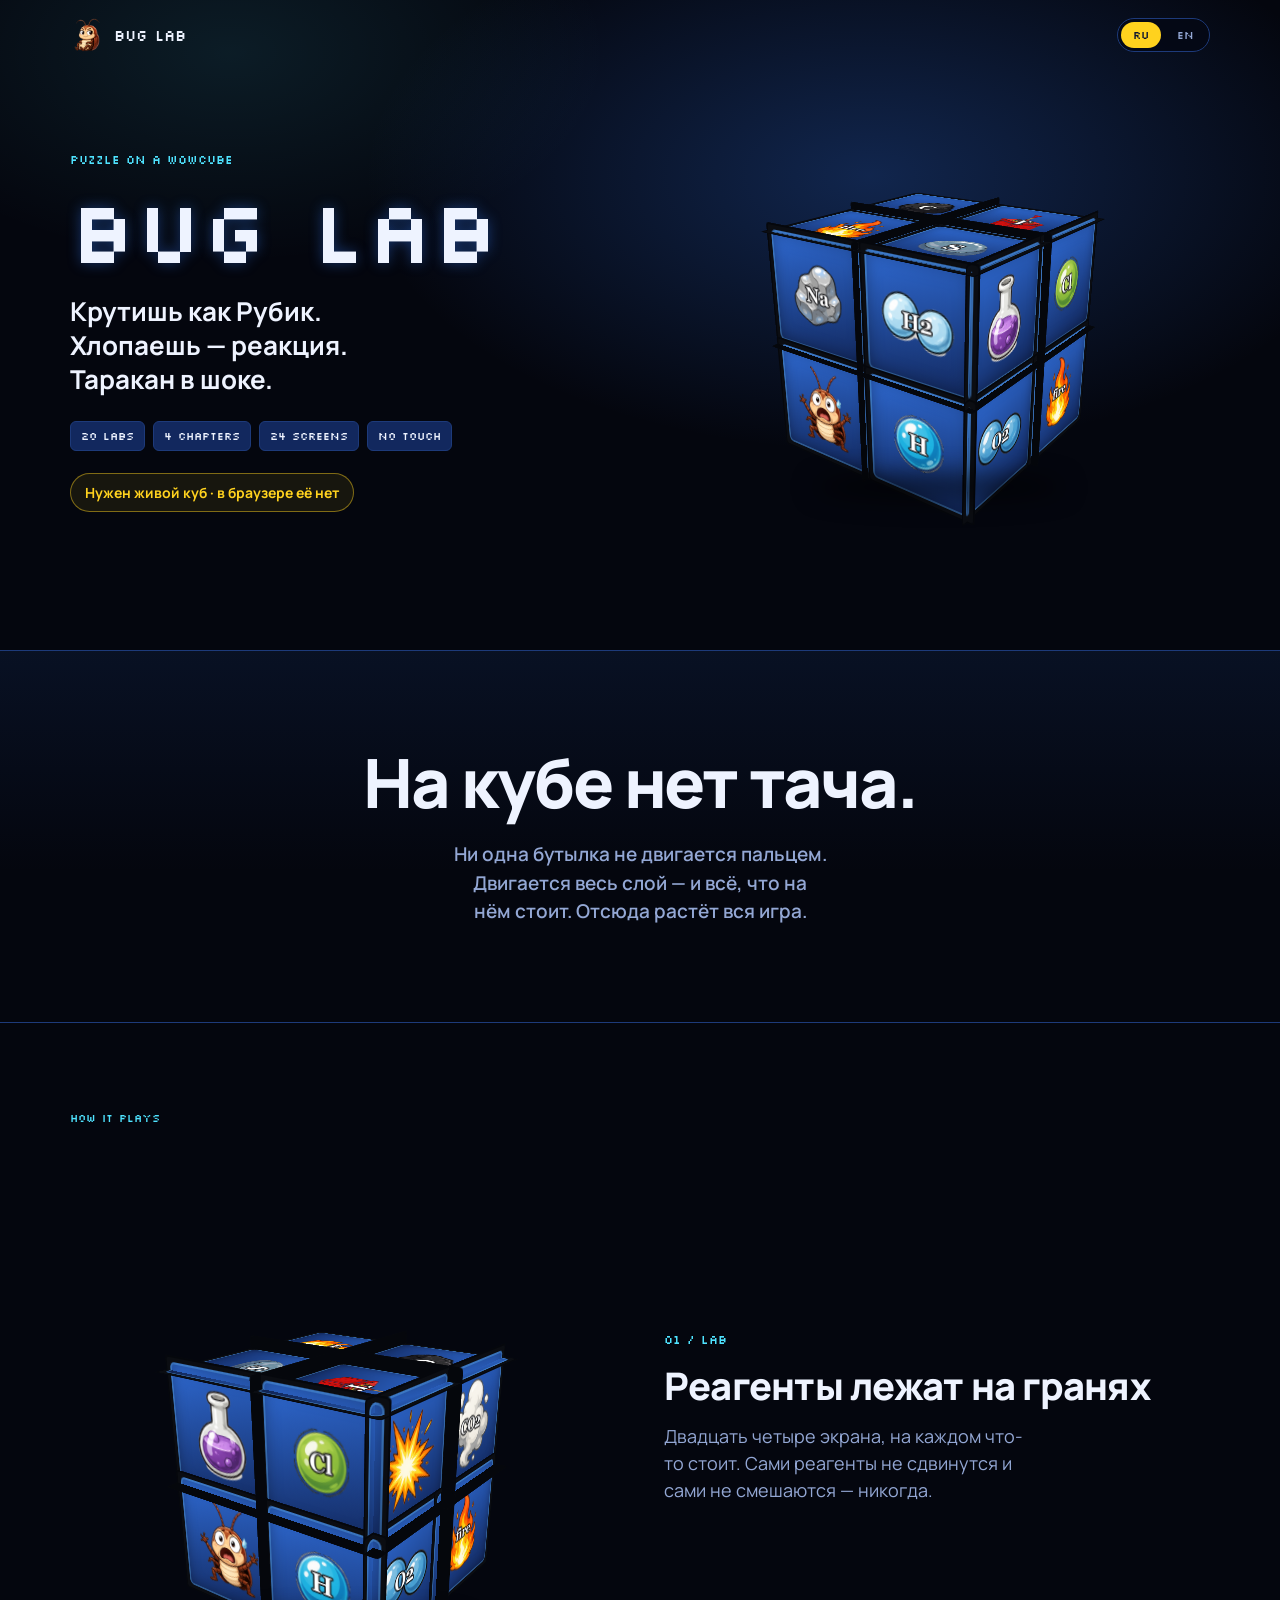
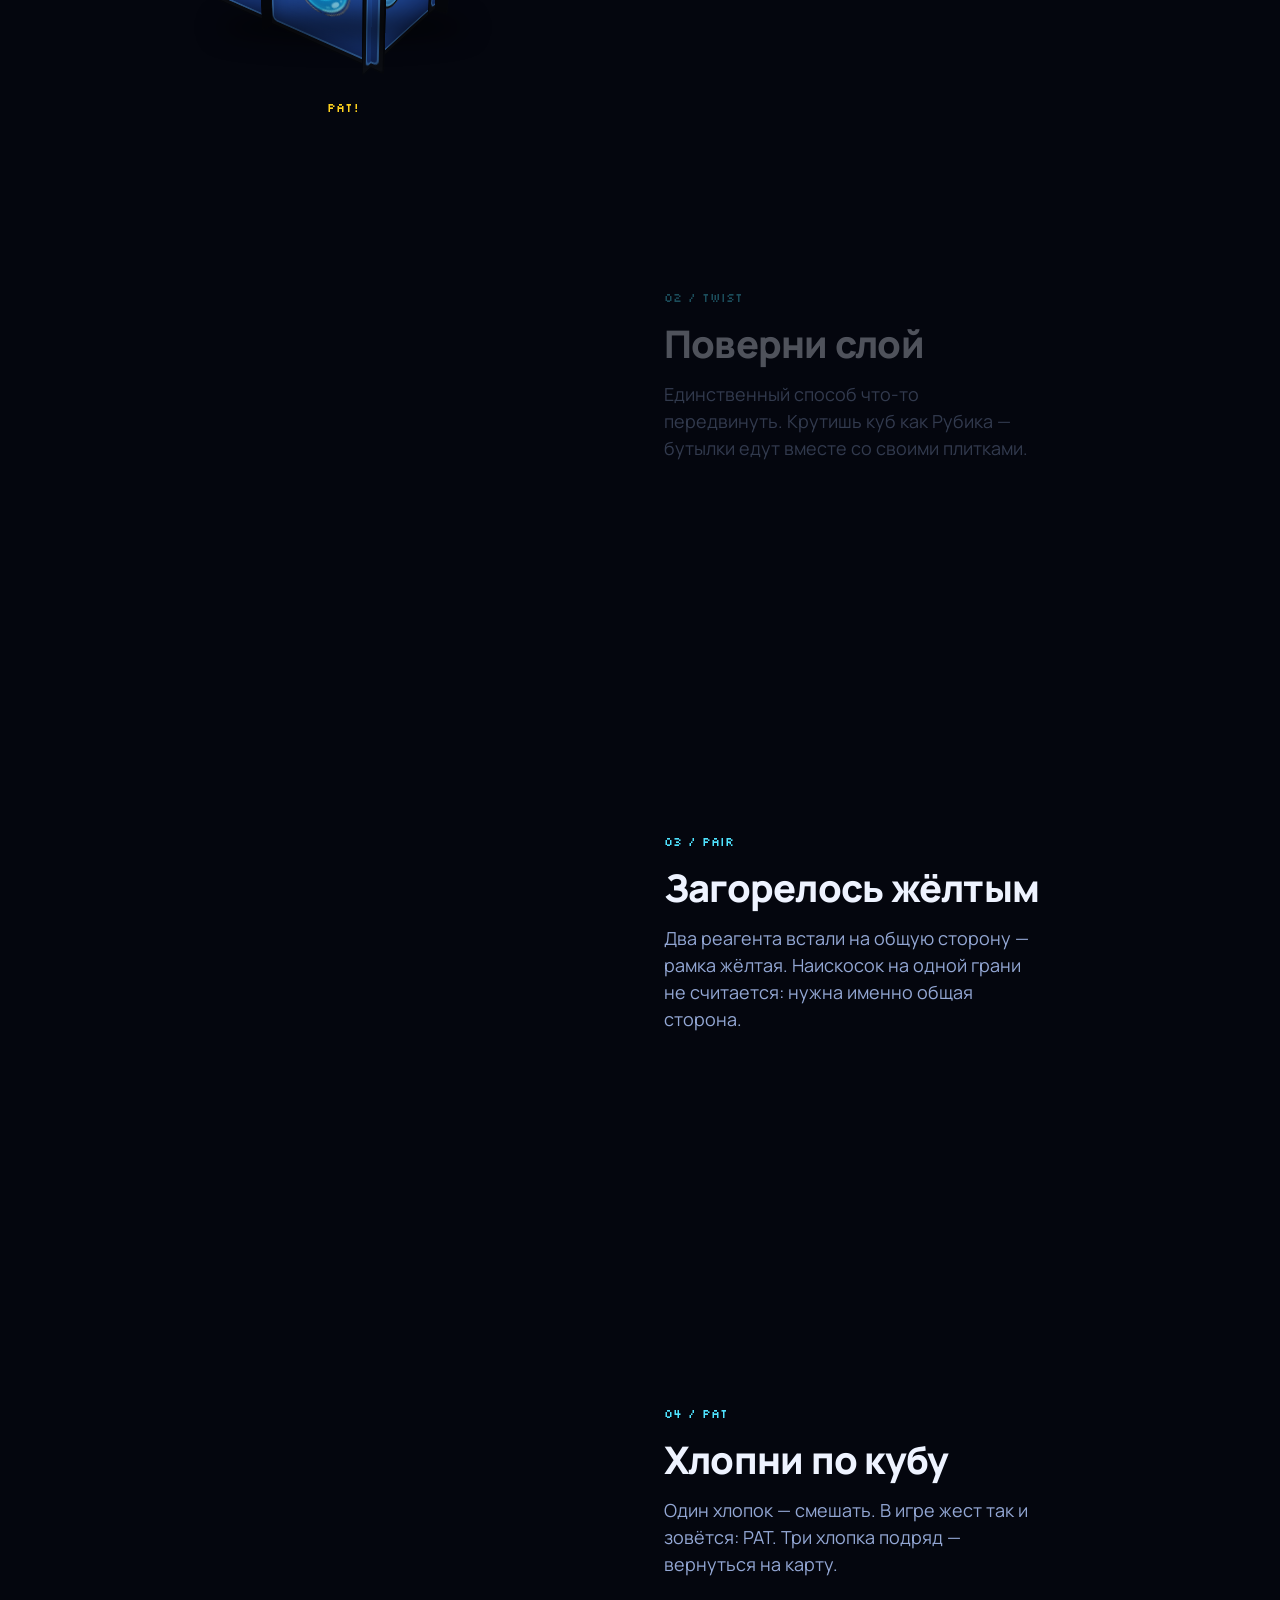
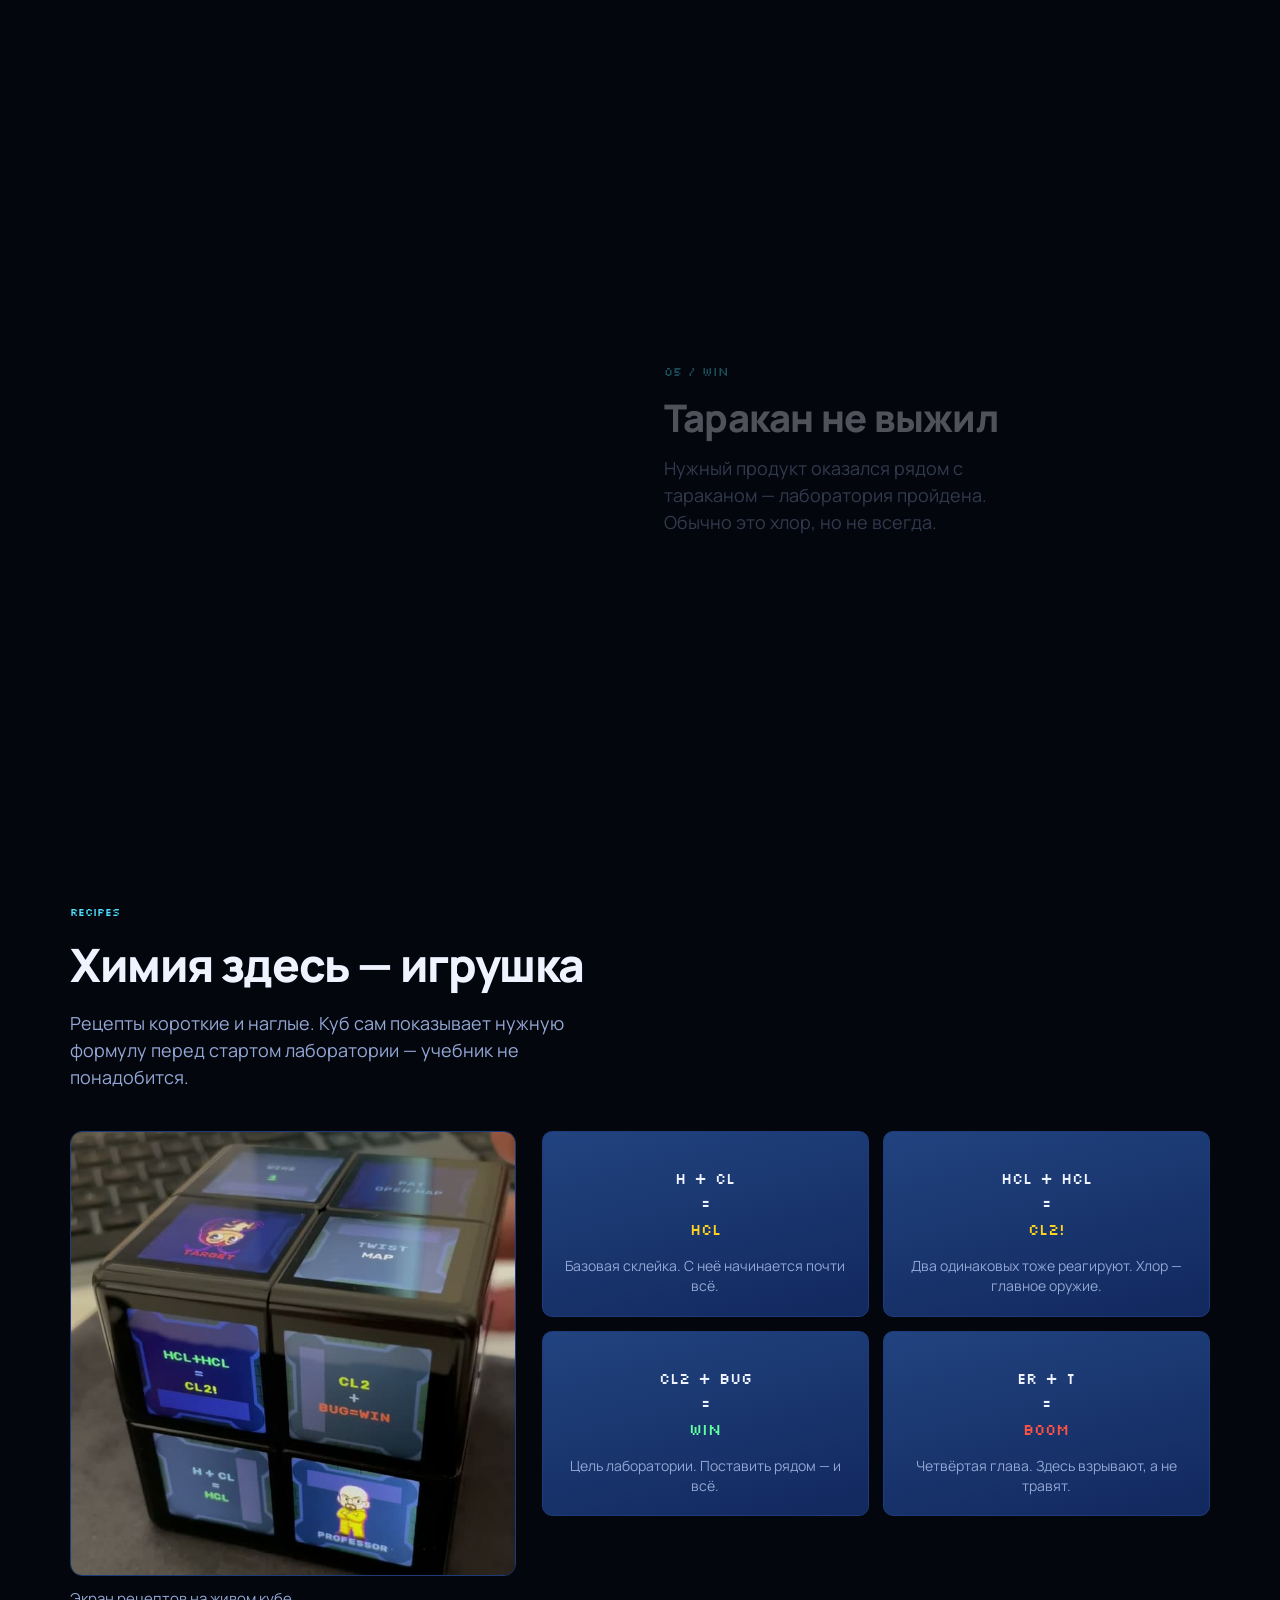
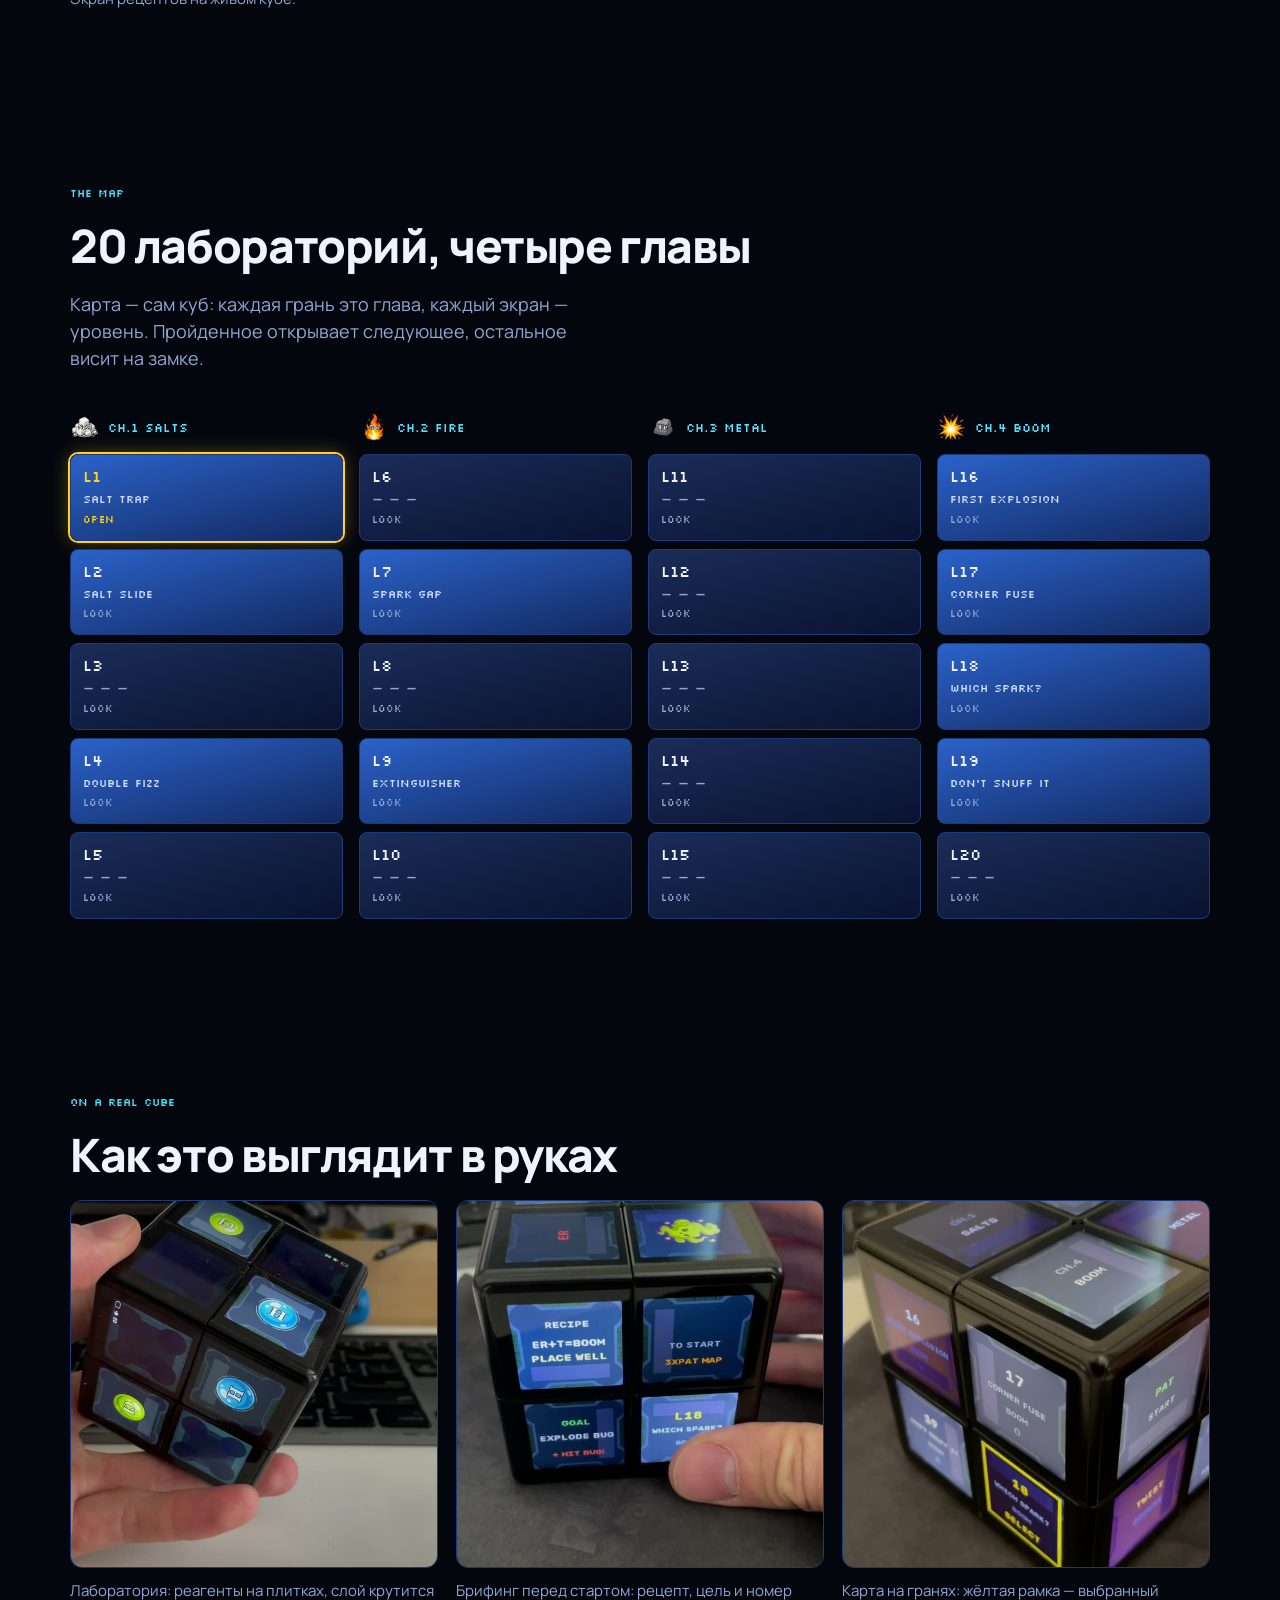
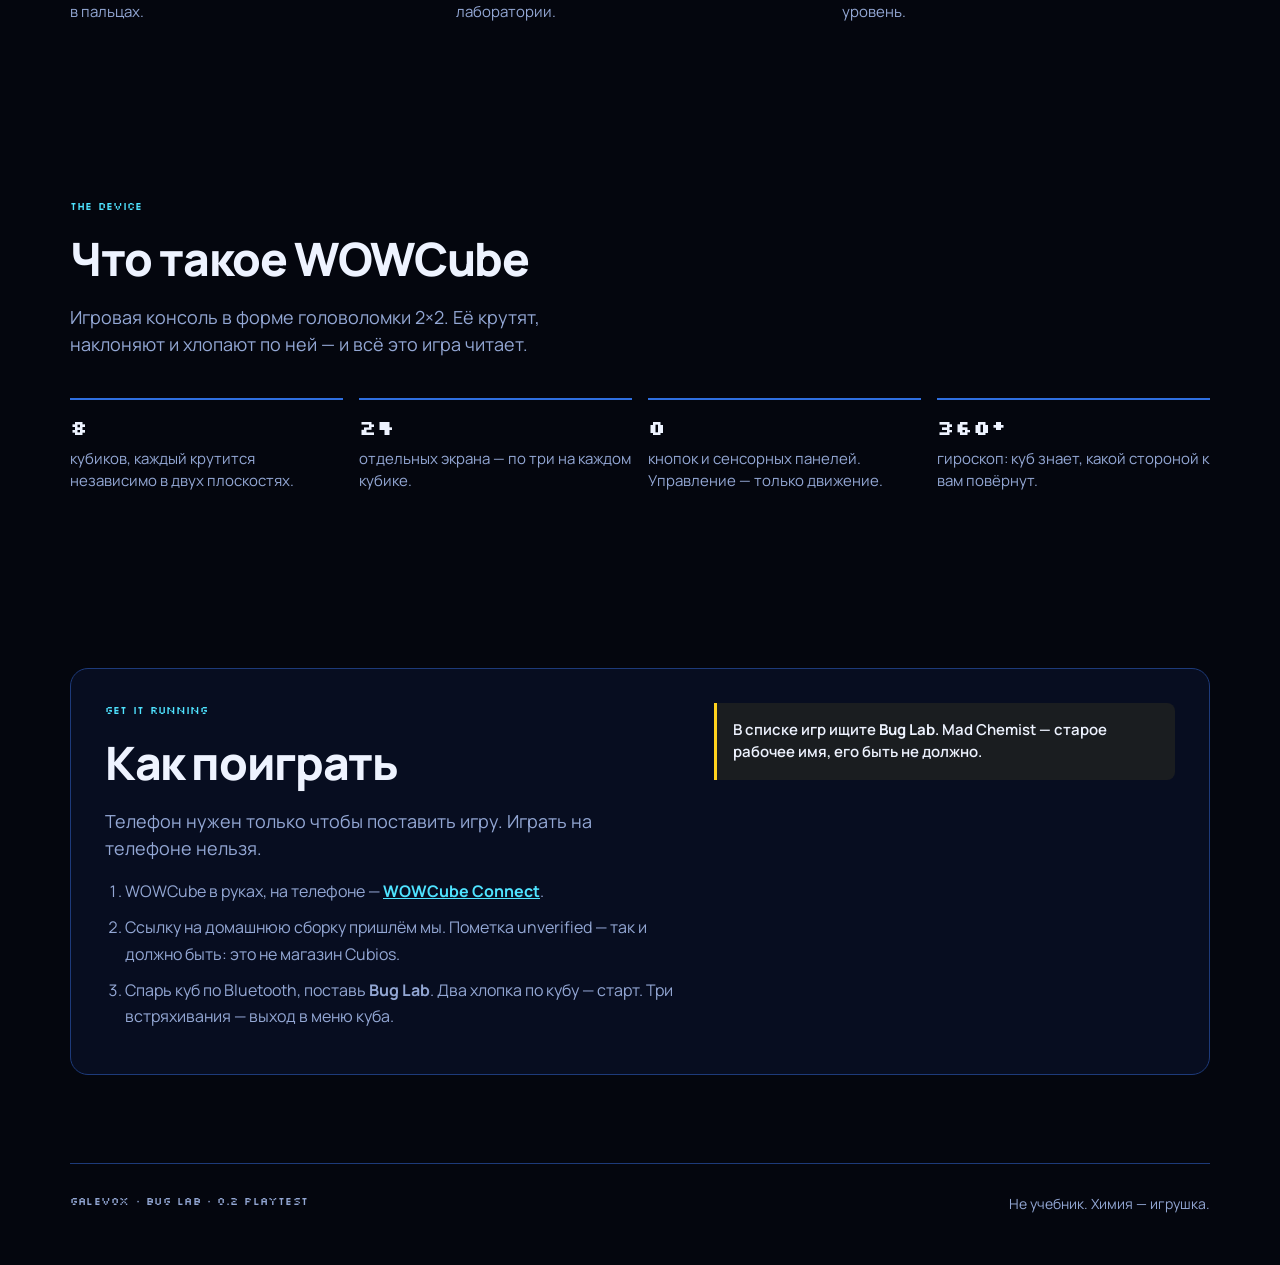
==== site/index.html @ 2b406859 "feat: Bug Lab landing rebuilt in the game's own visual language Palette, tiles and pixel accents lif" ====
<!DOCTYPE html>
<html lang="ru" data-lang="ru">
<head>
  <meta charset="utf-8">
  <meta name="viewport" content="width=device-width, initial-scale=1">
  <title>Bug Lab — WOWCube</title>
  <meta name="description" content="Chemical puzzle on a WOWCube. Twist a layer, pat to mix, blow up the cockroach. 20 labs, no touchscreen, no browser version.">
  <link rel="icon" href="assets/sprites/bug.png" type="image/png">
  <link rel="preconnect" href="https://fonts.googleapis.com">
  <link rel="preconnect" href="https://fonts.gstatic.com" crossorigin>
  <link href="https://fonts.googleapis.com/css2?family=Manrope:wght@400;600;700;800&family=Silkscreen:wght@400;700&display=swap" rel="stylesheet">
  <link rel="stylesheet" href="styles.css">
</head>
<body>
  <a class="skip" href="#how">
    <span class="ru">К механике</span>
    <span class="en">Skip to the mechanic</span>
  </a>

  <div class="wrap">
    <header>
      <a class="brand" href="#">
        <img src="assets/sprites/bug.png" alt="">
        <span>BUG LAB</span>
      </a>
      <div class="lang" role="group" aria-label="Language">
        <button type="button" data-set-lang="ru" aria-pressed="true">RU</button>
        <button type="button" data-set-lang="en" aria-pressed="false">EN</button>
      </div>
    </header>

    <section class="hero">
      <div>
        <p class="kicker">PUZZLE ON A WOWCUBE</p>
        <h1>BUG LAB</h1>
        <p class="lead">
          <span class="ru">Крутишь как Рубик. Хлопаешь — реакция. Таракан в шоке.</span>
          <span class="en">Twist like a Rubik’s cube. Pat it — reaction. The cockroach panics.</span>
        </p>
        <ul class="stats">
          <li>20 LABS</li>
          <li>4 CHAPTERS</li>
          <li>24 SCREENS</li>
          <li>NO TOUCH</li>
        </ul>
        <p class="chip">
          <span class="ru">Нужен живой куб · в браузере её нет</span>
          <span class="en">Needs a real cube · no browser play</span>
        </p>
      </div>
      <div class="stage">
        <div class="scene" aria-hidden="true">
          <div class="wowcube" data-cube></div>
        </div>
      </div>
    </section>
  </div>

  <section class="shout">
    <div class="wrap">
      <p>
        <span class="ru">На кубе нет тача.</span>
        <span class="en">The cube has no touchscreen.</span>
        <span class="after">
          <span class="ru">Ни одна бутылка не двигается пальцем. Двигается весь слой — и всё, что на нём стоит. Отсюда растёт вся игра.</span>
          <span class="en">No bottle ever moves under your finger. A whole layer moves, and everything riding it. The entire game grows out of that.</span>
        </span>
      </p>
    </div>
  </section>

  <div class="wrap">
    <section class="section" id="how" data-mech data-phase="idle">
      <p class="eyebrow">HOW IT PLAYS</p>
      <div class="mech-rail">
        <div class="mech-stage">
          <div class="scene" aria-hidden="true">
            <div class="wowcube" data-cube></div>
          </div>
          <p class="hud px" data-hud></p>
        </div>

        <ol class="mech-steps">
          <li class="mech-step" data-phase="idle" data-hud="L1 SALT TRAP">
            <span class="num">01 / LAB</span>
            <h3>
              <span class="ru">Реагенты лежат на гранях</span>
              <span class="en">Reagents sit on the faces</span>
            </h3>
            <p>
              <span class="ru">Двадцать четыре экрана, на каждом что-то стоит. Сами реагенты не сдвинутся и сами не смешаются — никогда.</span>
              <span class="en">Twenty-four screens, each holding something. Reagents never move on their own, and never mix on their own.</span>
            </p>
          </li>

          <li class="mech-step" data-phase="twist" data-hud="TWIST">
            <span class="num">02 / TWIST</span>
            <h3>
              <span class="ru">Поверни слой</span>
              <span class="en">Twist a layer</span>
            </h3>
            <p>
              <span class="ru">Единственный способ что-то передвинуть. Крутишь куб как Рубика — бутылки едут вместе со своими плитками.</span>
              <span class="en">The only way to move anything. You twist the cube like a Rubik’s — bottles ride along with their tiles.</span>
            </p>
          </li>

          <li class="mech-step" data-phase="glow" data-hud="PAIR READY">
            <span class="num">03 / PAIR</span>
            <h3>
              <span class="ru">Загорелось жёлтым</span>
              <span class="en">It lights up yellow</span>
            </h3>
            <p>
              <span class="ru">Два реагента встали на общую сторону — рамка жёлтая. Наискосок на одной грани не считается: нужна именно общая сторона.</span>
              <span class="en">Two reagents share a side — the frame turns yellow. Diagonal on the same face doesn’t count: they need a shared edge.</span>
            </p>
          </li>

          <li class="mech-step" data-phase="pat" data-hud="PAT!">
            <span class="num">04 / PAT</span>
            <h3>
              <span class="ru">Хлопни по кубу</span>
              <span class="en">Pat the cube</span>
            </h3>
            <p>
              <span class="ru">Один хлопок — смешать. В игре жест так и зовётся: PAT. Три хлопка подряд — вернуться на карту.</span>
              <span class="en">One pat mixes. The game calls the gesture exactly that: PAT. Three pats in a row take you back to the map.</span>
            </p>
          </li>

          <li class="mech-step" data-phase="win" data-hud="CL2 + BUG = WIN">
            <span class="num">05 / WIN</span>
            <h3>
              <span class="ru">Таракан не выжил</span>
              <span class="en">The cockroach does not survive</span>
            </h3>
            <p>
              <span class="ru">Нужный продукт оказался рядом с тараканом — лаборатория пройдена. Обычно это хлор, но не всегда.</span>
              <span class="en">The right product ends up next to the cockroach — lab done. Usually chlorine, but not always.</span>
            </p>
          </li>
        </ol>
      </div>
    </section>

    <section class="section">
      <p class="eyebrow">RECIPES</p>
      <h2>
        <span class="ru">Химия здесь — игрушка</span>
        <span class="en">Chemistry here is a toy</span>
      </h2>
      <p class="sub">
        <span class="ru">Рецепты короткие и наглые. Куб сам показывает нужную формулу перед стартом лаборатории — учебник не понадобится.</span>
        <span class="en">The recipes are short and cheeky. The cube shows you the formula before the lab starts — no textbook required.</span>
      </p>
      <div class="recipes-rail">
        <figure class="clip">
          <video src="assets/clips/recipes.mp4" poster="assets/clips/recipes.jpg" autoplay loop muted playsinline></video>
          <figcaption>
            <span class="ru">Экран рецептов на живом кубе.</span>
            <span class="en">The recipe screen on a real cube.</span>
          </figcaption>
        </figure>
        <div class="recipes">
          <div class="recipe">
            <p class="formula">H + CL<br>=<br><b>HCL</b></p>
            <p>
              <span class="ru">Базовая склейка. С неё начинается почти всё.</span>
              <span class="en">The basic join. Almost everything starts here.</span>
            </p>
          </div>
          <div class="recipe">
            <p class="formula">HCL + HCL<br>=<br><b>CL2!</b></p>
            <p>
              <span class="ru">Два одинаковых тоже реагируют. Хлор — главное оружие.</span>
              <span class="en">Two of a kind react too. Chlorine is the main weapon.</span>
            </p>
          </div>
          <div class="recipe">
            <p class="formula">CL2 + BUG<br>=<br><b class="win">WIN</b></p>
            <p>
              <span class="ru">Цель лаборатории. Поставить рядом — и всё.</span>
              <span class="en">The lab goal. Put it next to him, done.</span>
            </p>
          </div>
          <div class="recipe">
            <p class="formula">ER + T<br>=<br><b class="boom">BOOM</b></p>
            <p>
              <span class="ru">Четвёртая глава. Здесь взрывают, а не травят.</span>
              <span class="en">Chapter four. Here you blow him up instead.</span>
            </p>
          </div>
        </div>
      </div>
    </section>

    <section class="section">
      <p class="eyebrow">THE MAP</p>
      <h2>
        <span class="ru">20 лабораторий, четыре главы</span>
        <span class="en">20 labs, four chapters</span>
      </h2>
      <p class="sub">
        <span class="ru">Карта — сам куб: каждая грань это глава, каждый экран — уровень. Пройденное открывает следующее, остальное висит на замке.</span>
        <span class="en">The map is the cube itself: a face per chapter, a screen per level. Clearing one opens the next, the rest stay locked.</span>
      </p>
      <div class="chapters">
        <div class="chapter">
          <div class="chapter-head">
            <img src="assets/sprites/nacl.png" alt="">
            <span>CH.1 SALTS</span>
          </div>
          <div class="level open"><span class="id">L1</span><span class="name">SALT TRAP</span><span class="state">OPEN</span></div>
          <div class="level"><span class="id">L2</span><span class="name">SALT SLIDE</span><span class="state">LOCK</span></div>
          <div class="level locked"><span class="id">L3</span><span class="name">— — —</span><span class="state">LOCK</span></div>
          <div class="level"><span class="id">L4</span><span class="name">DOUBLE FIZZ</span><span class="state">LOCK</span></div>
          <div class="level locked"><span class="id">L5</span><span class="name">— — —</span><span class="state">LOCK</span></div>
        </div>
        <div class="chapter">
          <div class="chapter-head">
            <img src="assets/sprites/fire.png" alt="">
            <span>CH.2 FIRE</span>
          </div>
          <div class="level locked"><span class="id">L6</span><span class="name">— — —</span><span class="state">LOCK</span></div>
          <div class="level"><span class="id">L7</span><span class="name">SPARK GAP</span><span class="state">LOCK</span></div>
          <div class="level locked"><span class="id">L8</span><span class="name">— — —</span><span class="state">LOCK</span></div>
          <div class="level"><span class="id">L9</span><span class="name">EXTINGUISHER</span><span class="state">LOCK</span></div>
          <div class="level locked"><span class="id">L10</span><span class="name">— — —</span><span class="state">LOCK</span></div>
        </div>
        <div class="chapter">
          <div class="chapter-head">
            <img src="assets/sprites/fe.png" alt="">
            <span>CH.3 METAL</span>
          </div>
          <div class="level locked"><span class="id">L11</span><span class="name">— — —</span><span class="state">LOCK</span></div>
          <div class="level locked"><span class="id">L12</span><span class="name">— — —</span><span class="state">LOCK</span></div>
          <div class="level locked"><span class="id">L13</span><span class="name">— — —</span><span class="state">LOCK</span></div>
          <div class="level locked"><span class="id">L14</span><span class="name">— — —</span><span class="state">LOCK</span></div>
          <div class="level locked"><span class="id">L15</span><span class="name">— — —</span><span class="state">LOCK</span></div>
        </div>
        <div class="chapter">
          <div class="chapter-head">
            <img src="assets/sprites/burst.png" alt="">
            <span>CH.4 BOOM</span>
          </div>
          <div class="level"><span class="id">L16</span><span class="name">FIRST EXPLOSION</span><span class="state">LOCK</span></div>
          <div class="level"><span class="id">L17</span><span class="name">CORNER FUSE</span><span class="state">LOCK</span></div>
          <div class="level"><span class="id">L18</span><span class="name">WHICH SPARK?</span><span class="state">LOCK</span></div>
          <div class="level"><span class="id">L19</span><span class="name">DON’T SNUFF IT</span><span class="state">LOCK</span></div>
          <div class="level locked"><span class="id">L20</span><span class="name">— — —</span><span class="state">LOCK</span></div>
        </div>
      </div>
    </section>

    <section class="section">
      <p class="eyebrow">ON A REAL CUBE</p>
      <h2>
        <span class="ru">Как это выглядит в руках</span>
        <span class="en">What it looks like in hand</span>
      </h2>
      <div class="clips">
        <figure class="clip">
          <video src="assets/clips/play.mp4" poster="assets/clips/play.jpg" autoplay loop muted playsinline></video>
          <figcaption>
            <span class="ru">Лаборатория: реагенты на плитках, слой крутится в пальцах.</span>
            <span class="en">Inside a lab: reagents on tiles, the layer twisting between fingers.</span>
          </figcaption>
        </figure>
        <figure class="clip">
          <video src="assets/clips/goal.mp4" poster="assets/clips/goal.jpg" autoplay loop muted playsinline></video>
          <figcaption>
            <span class="ru">Брифинг перед стартом: рецепт, цель и номер лаборатории.</span>
            <span class="en">The briefing before a start: recipe, goal and lab number.</span>
          </figcaption>
        </figure>
        <figure class="clip">
          <video src="assets/clips/map.mp4" poster="assets/clips/map.jpg" autoplay loop muted playsinline></video>
          <figcaption>
            <span class="ru">Карта на гранях: жёлтая рамка — выбранный уровень.</span>
            <span class="en">The map across the faces: a yellow frame marks the pick.</span>
          </figcaption>
        </figure>
      </div>
    </section>

    <section class="section">
      <p class="eyebrow">THE DEVICE</p>
      <h2>
        <span class="ru">Что такое WOWCube</span>
        <span class="en">What a WOWCube is</span>
      </h2>
      <p class="sub">
        <span class="ru">Игровая консоль в форме головоломки 2×2. Её крутят, наклоняют и хлопают по ней — и всё это игра читает.</span>
        <span class="en">A game console shaped like a 2×2 puzzle. You twist it, tilt it and pat it — the game reads all of that.</span>
      </p>
      <div class="device">
        <div>
          <b>8</b>
          <p>
            <span class="ru">кубиков, каждый крутится независимо в двух плоскостях.</span>
            <span class="en">cubies, each twisting independently in two planes.</span>
          </p>
        </div>
        <div>
          <b>24</b>
          <p>
            <span class="ru">отдельных экрана — по три на каждом кубике.</span>
            <span class="en">separate screens — three per cubie.</span>
          </p>
        </div>
        <div>
          <b>0</b>
          <p>
            <span class="ru">кнопок и сенсорных панелей. Управление — только движение.</span>
            <span class="en">buttons or touch panels. Motion is the whole input.</span>
          </p>
        </div>
        <div>
          <b>360°</b>
          <p>
            <span class="ru">гироскоп: куб знает, какой стороной к вам повёрнут.</span>
            <span class="en">gyroscope: the cube knows which side faces you.</span>
          </p>
        </div>
      </div>
    </section>

    <section class="section" id="need">
      <div class="need">
        <div>
          <p class="eyebrow">GET IT RUNNING</p>
          <h2>
            <span class="ru">Как поиграть</span>
            <span class="en">How to play</span>
          </h2>
          <p class="sub" style="margin-bottom:0">
            <span class="ru">Телефон нужен только чтобы поставить игру. Играть на телефоне нельзя.</span>
            <span class="en">The phone only installs the game. You cannot play on the phone.</span>
          </p>
          <ol>
            <li>
              <span class="ru">WOWCube в руках, на телефоне —</span>
              <span class="en">WOWCube in hand, phone running</span>
              <a href="https://apps.apple.com/us/app/wowcube-connect/id1579680201">WOWCube Connect</a>.
            </li>
            <li>
              <span class="ru">Ссылку на домашнюю сборку пришлём мы. Пометка unverified — так и должно быть: это не магазин Cubios.</span>
              <span class="en">We send the home-build link. Unverified is expected: this is not the Cubios store.</span>
            </li>
            <li>
              <span class="ru">Спарь куб по Bluetooth, поставь <strong>Bug Lab</strong>. Два хлопка по кубу — старт. Три встряхивания — выход в меню куба.</span>
              <span class="en">Pair over Bluetooth, install <strong>Bug Lab</strong>. Two pats launch it. Three shakes leave to the cube menu.</span>
            </li>
          </ol>
        </div>
        <p class="note">
          <span class="ru">В списке игр ищите <strong>Bug Lab</strong>. Mad Chemist — старое рабочее имя, его быть не должно.</span>
          <span class="en">Look for <strong>Bug Lab</strong> in the list. Mad Chemist is the old working title — it should not appear.</span>
        </p>
      </div>
    </section>

    <footer>
      <span class="px">GALEVOX · BUG LAB · 0.2 PLAYTEST</span>
      <span>
        <span class="ru">Не учебник. Химия — игрушка.</span>
        <span class="en">Not a textbook. Chemistry is the toy.</span>
      </span>
    </footer>
  </div>

  <script src="cube.js"></script>
  <script>
    (function () {
      var root = document.documentElement;
      var saved = localStorage.getItem("buglab-lang");
      var queried = new URLSearchParams(location.search).get("lang");
      function apply(lang) {
        if (lang !== "en" && lang !== "ru") lang = "ru";
        root.lang = lang;
        root.setAttribute("data-lang", lang);
        localStorage.setItem("buglab-lang", lang);
        document.querySelectorAll("[data-set-lang]").forEach(function (btn) {
          btn.setAttribute("aria-pressed", btn.getAttribute("data-set-lang") === lang ? "true" : "false");
        });
      }
      apply(queried || saved || "ru");
      document.querySelectorAll("[data-set-lang]").forEach(function (btn) {
        btn.addEventListener("click", function () { apply(btn.getAttribute("data-set-lang")); });
      });
    })();
  </script>
</body>
</html>
---- site/styles.css ----
/* Bug Lab — landing. Palette and type lifted from the actual cube build. */
:root {
  --bg: #04060e;
  --bg-2: #070d20;
  --plate: #0a1330;
  --tile: #2f6fe0;
  --tile-deep: #12285e;
  --edge: #1d3a7a;
  --ink: #eef3ff;
  --muted: #93a7d4;
  --yellow: #ffd21e;
  --cyan: #4fe3ff;
  --red: #ff5240;
  --green: #62ff9f;

  --cubie: 104px;
  --gap: 9px;
  --half: calc(var(--cubie) / 2);
  --off: calc((var(--cubie) + var(--gap)) / 2);

  --pixel: "Silkscreen", "Courier New", monospace;
  --font: "Manrope", system-ui, sans-serif;
}

* { box-sizing: border-box; }
html, body { margin: 0; background: var(--bg); color: var(--ink); font-family: var(--font); }
/* hero glow lives on the body so it can span the full width without overflowing */
body {
  background:
    radial-gradient(58% 46% at 68% 20%, rgba(47, 111, 224, .30), transparent 68%) no-repeat,
    radial-gradient(42% 34% at 18% 6%, rgba(79, 227, 255, .10), transparent 70%) no-repeat,
    var(--bg);
  background-size: 100% 880px, 100% 880px, auto;
}
html { scroll-behavior: smooth; }
body { overflow-x: hidden; }
img { max-width: 100%; display: block; }
a { color: var(--cyan); }
button { font-family: inherit; }

html[data-lang="ru"] .en { display: none; }
html[data-lang="en"] .ru { display: none; }

.skip { position: absolute; left: -999px; top: 0; }
.skip:focus { left: 12px; top: 12px; z-index: 40; background: var(--yellow); color: #111; padding: 8px 12px; }

.wrap { width: min(1140px, calc(100% - 32px)); margin: 0 auto; }

/* pixel accents — latin only, exactly as the cube renders them */
.px { font-family: var(--pixel); letter-spacing: 0.02em; }

/* ---------- header ---------- */
header {
  display: flex; align-items: center; justify-content: space-between; gap: 12px;
  padding: 18px 0 10px; position: relative; z-index: 20;
}
.brand { display: flex; align-items: center; gap: 10px; color: inherit; text-decoration: none; }
.brand img { width: 34px; height: 34px; }
.brand span { font-family: var(--pixel); font-size: 15px; }
.lang {
  display: flex; flex-shrink: 0; gap: 4px; padding: 3px;
  background: rgba(4, 8, 20, .8); border: 1px solid var(--edge); border-radius: 999px;
}
.lang button {
  border: 0; background: transparent; color: var(--muted); cursor: pointer;
  padding: 6px 12px; border-radius: 999px; font-family: var(--pixel); font-size: 11px;
}
.lang button[aria-pressed="true"] { background: var(--yellow); color: #0a1330; }

/* ---------- hero ---------- */
.hero {
  display: grid; grid-template-columns: 1.02fr 0.98fr; gap: 32px; align-items: center;
  padding: 40px 0 88px; position: relative;
}
.kicker { color: var(--cyan); font-family: var(--pixel); font-size: 12px; margin: 0 0 18px; }
h1 {
  font-family: var(--pixel); font-weight: 400; margin: 0 0 22px;
  font-size: clamp(44px, 7.2vw, 88px); line-height: 1; color: var(--ink);
  text-shadow: 0 0 14px rgba(47, 111, 224, .45);
}
.lead { font-size: clamp(19px, 2.2vw, 26px); line-height: 1.3; margin: 0 0 24px; max-width: 20ch; font-weight: 700; }
.stats { display: flex; flex-wrap: wrap; gap: 8px; margin: 0 0 22px; padding: 0; list-style: none; }
.stats li {
  font-family: var(--pixel); font-size: 11px; color: var(--ink);
  background: var(--tile-deep); border: 1px solid var(--edge); border-radius: 6px; padding: 7px 10px;
}
.chip {
  display: inline-block; margin: 0; padding: 9px 14px; font-size: 14px; font-weight: 700;
  color: var(--yellow); background: rgba(255, 210, 30, .08);
  border: 1px solid rgba(255, 210, 30, .45); border-radius: 999px;
}

/* ---------- cube ---------- */
.stage { display: grid; place-items: center; min-height: 460px; position: relative; --cubie: 120px; }
.scene { width: min(420px, 100%); aspect-ratio: 1; perspective: 700px; display: grid; place-items: center; }
.scene::after {
  content: ""; position: absolute; left: 20%; right: 20%; bottom: 10%; height: 26px;
  border-radius: 50%; background: rgba(0, 0, 0, .55); filter: blur(12px);
}
.wowcube {
  position: relative; width: var(--cubie); height: var(--cubie); transform-style: preserve-3d;
  transform: rotateX(-22deg) rotateY(-36deg);
  animation: yaw 18s ease-in-out infinite;
}
@keyframes yaw {
  0%, 100% { transform: rotateX(-22deg) rotateY(-36deg); }
  50% { transform: rotateX(-16deg) rotateY(-52deg); }
}
.layer { position: absolute; inset: 0; transform-style: preserve-3d; transition: transform .9s cubic-bezier(.5, .05, .2, 1); }
.cubie {
  position: absolute; inset: 0; width: var(--cubie); height: var(--cubie); transform-style: preserve-3d;
  transform: translate3d(calc(var(--x) * var(--off)), calc(var(--y) * var(--off)), calc(var(--z) * var(--off)));
}
.face {
  position: absolute; width: var(--cubie); height: var(--cubie);
  background: #0b0d12; border: 2px solid #05070c; border-radius: 4px;
  backface-visibility: hidden; display: grid; place-items: center; overflow: hidden;
}
.face.inner { background: #05070c; border-color: #05070c; }
.face.pos-z { transform: translateZ(var(--half)); }
.face.neg-z { transform: rotateY(180deg) translateZ(var(--half)); }
.face.pos-x { transform: rotateY(90deg) translateZ(var(--half)); }
.face.neg-x { transform: rotateY(-90deg) translateZ(var(--half)); }
.face.pos-y { transform: rotateX(-90deg) translateZ(var(--half)); }
.face.neg-y { transform: rotateX(90deg) translateZ(var(--half)); }

/* the LCD plate: blue gradient inside a thin cyan frame, as the cube renders it */
.lcd {
  position: relative; width: calc(100% - 8px); height: calc(100% - 8px); border-radius: 6px;
  display: grid; place-items: center;
  background: linear-gradient(165deg, #2f6ad2, var(--tile-deep));
  box-shadow: inset 0 0 0 2px rgba(110, 200, 255, .30), inset 0 0 18px rgba(0, 0, 0, .35);
}
.lcd img { width: 78%; height: 78%; object-fit: contain; position: relative; z-index: 1; }
.lcd .swap { position: absolute; inset: 11%; opacity: 0; transition: opacity .35s; }
.lcd.empty { background: linear-gradient(165deg, #16234d, #0a1330); }

/* ---------- sections ---------- */
.section { padding: 88px 0; }
.section h2 { font-size: clamp(30px, 4.2vw, 46px); margin: 0 0 14px; letter-spacing: -0.03em; font-weight: 800; }
.eyebrow { font-family: var(--pixel); font-size: 11px; color: var(--cyan); margin: 0 0 14px; }
.sub { color: var(--muted); margin: 0 0 40px; max-width: 48ch; font-size: 18px; line-height: 1.5; }

/* ---------- the no-touch statement ---------- */
.shout {
  padding: 96px 0; text-align: center;
  border-top: 1px solid var(--edge); border-bottom: 1px solid var(--edge);
  background: linear-gradient(180deg, rgba(47, 111, 224, .10), transparent 60%);
}
.shout p { margin: 0 auto; max-width: 20ch; font-size: clamp(32px, 6vw, 68px); font-weight: 800; line-height: 1.05; letter-spacing: -0.03em; text-wrap: balance; }
.shout .after { display: block; margin-top: 22px; font-size: clamp(15px, 2vw, 19px); font-weight: 600; color: var(--muted); max-width: 40ch; margin-inline: auto; letter-spacing: 0; line-height: 1.5; text-wrap: balance; }

/* ---------- sticky mechanic ---------- */
.mech-rail { display: grid; grid-template-columns: 1fr 1fr; gap: 48px; align-items: start; }
.mech-stage { position: sticky; top: 10vh; height: 78vh; --cubie: 132px; display: grid; place-items: center; align-content: center; gap: 18px; }
.hud {
  font-family: var(--pixel); font-size: 12px; color: var(--yellow); margin: 0;
  min-height: 1.4em; text-align: center; transition: opacity .3s;
}
.mech-steps { list-style: none; margin: 0; padding: 0; }
.mech-step { min-height: 62vh; display: flex; flex-direction: column; justify-content: center; opacity: .32; transition: opacity .4s; }
.mech-step[data-active] { opacity: 1; }
.mech-step .num { font-family: var(--pixel); font-size: 12px; color: var(--cyan); margin-bottom: 12px; }
.mech-step h3 { font-size: clamp(26px, 3.4vw, 38px); margin: 0 0 12px; font-weight: 800; letter-spacing: -0.02em; }
.mech-step p { margin: 0; color: var(--muted); font-size: 18px; line-height: 1.5; max-width: 34ch; }

/* phase-driven cube states */
[data-phase="twist"] .layer-top,
[data-phase="glow"] .layer-top,
[data-phase="pat"] .layer-top,
[data-phase="react"] .layer-top,
[data-phase="win"] .layer-top { transform: rotateY(-90deg); }

/* inset ring — an outer box-shadow would be clipped by .face's overflow */
[data-phase="glow"] .lcd.pair,
[data-phase="pat"] .lcd.pair { animation: blink 1s steps(2, end) infinite; }
@keyframes blink {
  0%, 49% { box-shadow: inset 0 0 0 6px var(--yellow), inset 0 0 26px rgba(255, 210, 30, .7); }
  50%, 100% { box-shadow: inset 0 0 0 6px rgba(255, 210, 30, .3), inset 0 0 18px rgba(0, 0, 0, .35); }
}

[data-phase="pat"] .wowcube { animation: pat .5s ease-in-out 2; }
@keyframes pat {
  0%, 100% { transform: rotateX(-22deg) rotateY(-36deg) translateY(0); }
  35% { transform: rotateX(-16deg) rotateY(-36deg) translateY(-14px); }
  70% { transform: rotateX(-26deg) rotateY(-36deg) translateY(4px); }
}

[data-phase="react"] .lcd .swap,
[data-phase="win"] .lcd .swap { opacity: 1; }
/* only tiles that actually carry a product swap out */
[data-phase="react"] .lcd:has(.swap) .base,
[data-phase="win"] .lcd:has(.swap) .base { opacity: 0; }
.lcd .base { transition: opacity .35s; }
[data-phase="react"] .scene::before,
[data-phase="win"] .scene::before {
  content: ""; position: absolute; inset: 0; border-radius: 50%; pointer-events: none;
  background: radial-gradient(circle, rgba(255, 210, 30, .5), transparent 58%);
  animation: flash .7s ease-out;
}
@keyframes flash { from { opacity: 1; transform: scale(.6); } to { opacity: 0; transform: scale(1.25); } }

/* ---------- recipes ---------- */
.recipes-rail { display: grid; grid-template-columns: 0.8fr 1.2fr; gap: 26px; align-items: start; }
.recipes { display: grid; grid-template-columns: repeat(2, 1fr); gap: 14px; }
.recipe {
  border-radius: 10px; padding: 20px 16px; text-align: center;
  background: linear-gradient(165deg, #21437f, var(--tile-deep));
  border: 1px solid var(--edge);
}
.recipe .formula { font-family: var(--pixel); font-size: 15px; line-height: 1.7; color: var(--ink); }
.recipe .formula b { color: var(--yellow); font-weight: 400; }
.recipe .formula .win { color: var(--green); }
.recipe .formula .boom { color: var(--red); }
.recipe p { margin: 14px 0 0; color: var(--muted); font-size: 14px; line-height: 1.4; }

/* ---------- level map ---------- */
.chapters { display: grid; grid-template-columns: repeat(4, 1fr); gap: 16px; }
.chapter { display: flex; flex-direction: column; gap: 8px; }
.chapter-head { display: flex; align-items: center; gap: 8px; margin-bottom: 4px; }
.chapter-head img { width: 30px; height: 30px; }
.chapter-head span { font-family: var(--pixel); font-size: 12px; color: var(--cyan); }
.level {
  position: relative; border-radius: 8px; padding: 12px 12px 14px; min-height: 82px;
  background: linear-gradient(165deg, #2b62c9, var(--tile-deep));
  border: 1px solid var(--edge); display: flex; flex-direction: column; gap: 5px;
}
.level .id { font-family: var(--pixel); font-size: 15px; color: var(--ink); }
.level .name { font-family: var(--pixel); font-size: 11px; line-height: 1.5; color: #cfe0ff; }
.level .state { font-family: var(--pixel); font-size: 10px; color: var(--muted); margin-top: auto; }
.level.open { box-shadow: 0 0 0 2px var(--yellow), 0 0 20px rgba(255, 210, 30, .35); }
.level.open .id, .level.open .state { color: var(--yellow); }
.level.locked { background: linear-gradient(165deg, #1a2c58, #0a1330); }
.level.locked .name { color: var(--muted); }

/* ---------- proof clips ---------- */
.clips { display: grid; grid-template-columns: repeat(3, 1fr); gap: 18px; }
.clip { margin: 0; }
.clip video {
  width: 100%; aspect-ratio: 1; object-fit: cover; display: block;
  border-radius: 12px; border: 1px solid var(--edge); background: #05070c;
}
.clip figcaption { margin-top: 12px; color: var(--muted); font-size: 15px; line-height: 1.45; }

/* ---------- device explainer ---------- */
.device { display: grid; grid-template-columns: repeat(4, 1fr); gap: 16px; }
.device div { border-top: 2px solid var(--tile); padding-top: 14px; }
.device b { display: block; font-family: var(--pixel); font-size: 20px; color: var(--ink); margin-bottom: 8px; }
.device p { margin: 0; color: var(--muted); font-size: 15px; line-height: 1.45; }

/* ---------- install ---------- */
.need {
  display: grid; grid-template-columns: 1.25fr 1fr; gap: 32px; align-items: start;
  background: var(--bg-2); border: 1px solid var(--edge); border-radius: 18px; padding: 34px;
}
.need ol { margin: 16px 0 0; padding-left: 20px; color: var(--muted); line-height: 1.65; }
.need li { margin-bottom: 10px; }
.need a { font-weight: 700; }
.note {
  margin: 0; padding: 16px; color: var(--ink); font-weight: 600; font-size: 15px; line-height: 1.5;
  background: rgba(255, 210, 30, .08); border-left: 3px solid var(--yellow); border-radius: 0 8px 8px 0;
}

footer {
  padding: 30px 0 52px; color: var(--muted); font-size: 14px;
  display: flex; justify-content: space-between; gap: 12px; flex-wrap: wrap;
  border-top: 1px solid var(--edge);
}
footer .px { font-size: 11px; }

/* ---------- responsive ---------- */
@media (max-width: 900px) {
  :root { --cubie: 74px; --gap: 4px; }
  .hero, .recipes-rail, .chapters, .clips, .device, .need { grid-template-columns: 1fr; }
  .hero { padding: 16px 0 56px; gap: 20px; }
  .stage { min-height: 300px; order: -1; --cubie: 74px; }
  .scene { width: min(300px, 100%); perspective: 560px; }
  .section { padding: 60px 0; }
  .shout { padding: 64px 0; }
  .recipes, .chapters { grid-template-columns: repeat(2, 1fr); }

  .mech-rail { grid-template-columns: 1fr; gap: 0; }
  .mech-stage {
    top: 0; height: 42vh; --cubie: 66px; gap: 6px; z-index: 5;
    background: var(--bg); border-bottom: 1px solid var(--edge);
    box-shadow: 0 16px 22px -10px var(--bg);
  }
  .mech-stage .scene { width: min(230px, 100%); perspective: 460px; }
  .mech-step { min-height: 46vh; }
  .mech-steps { padding-top: 8px; }
  .lang { position: fixed; top: 10px; right: 10px; z-index: 30; background: rgba(4, 8, 20, .94); }
  footer { flex-direction: column; }
}

@media (prefers-reduced-motion: reduce) {
  html { scroll-behavior: auto; }
  .wowcube, .lcd.pair::after, .scene::before { animation: none; }
  .layer { transition: none; }
}
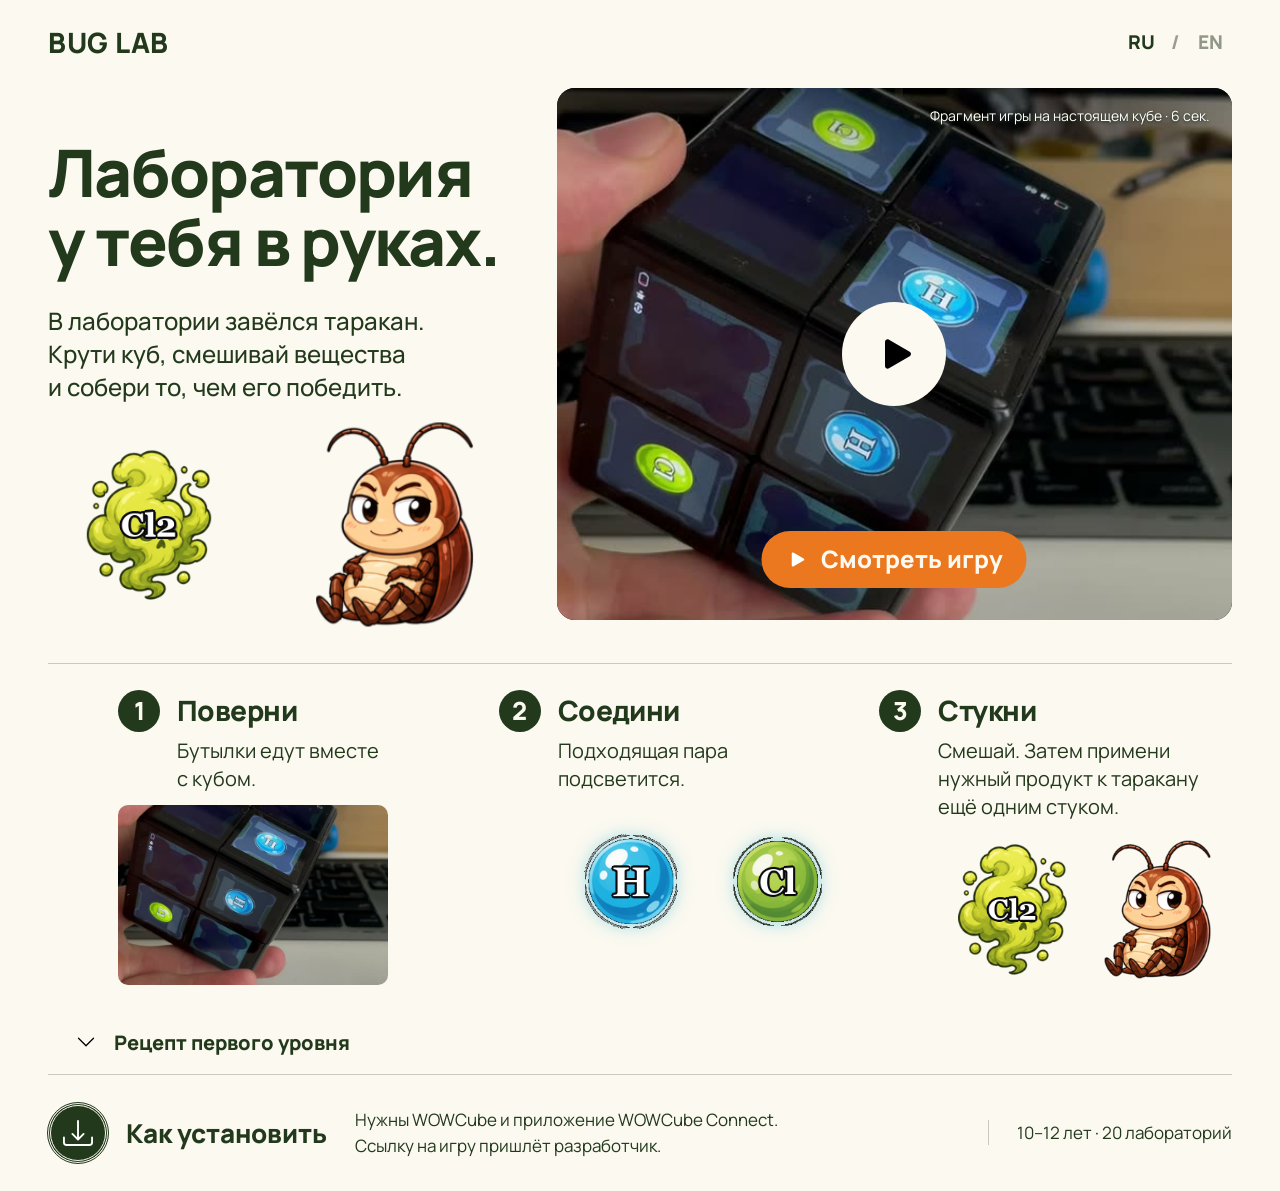
==== commit 68f95806: "Explain Bug Lab through real cube footage and a compact guide Use the selected light layout, show th" ====
--- a/site/index.html
+++ b/site/index.html
@@ -3,393 +3,120 @@
 <head>
   <meta charset="utf-8">
   <meta name="viewport" content="width=device-width, initial-scale=1">
-  <title>Bug Lab — WOWCube</title>
-  <meta name="description" content="Chemical puzzle on a WOWCube. Twist a layer, pat to mix, blow up the cockroach. 20 labs, no touchscreen, no browser version.">
+  <meta name="description" content="Bug Lab: лаборатория у тебя в руках. Крути WOWCube, смешивай вещества и победи таракана. Головоломка для детей 10–12 лет.">
+  <meta name="theme-color" content="#fbf9f0">
+  <title>Bug Lab | WOWCube</title>
   <link rel="icon" href="assets/sprites/bug.png" type="image/png">
   <link rel="preconnect" href="https://fonts.googleapis.com">
   <link rel="preconnect" href="https://fonts.gstatic.com" crossorigin>
-  <link href="https://fonts.googleapis.com/css2?family=Manrope:wght@400;600;700;800&family=Silkscreen:wght@400;700&display=swap" rel="stylesheet">
+  <link href="https://fonts.googleapis.com/css2?family=Manrope:wght@400;500;600;700;800&display=swap" rel="stylesheet">
   <link rel="stylesheet" href="styles.css">
 </head>
 <body>
-  <a class="skip" href="#how">
-    <span class="ru">К механике</span>
-    <span class="en">Skip to the mechanic</span>
-  </a>
-
-  <div class="wrap">
-    <header>
-      <a class="brand" href="#">
-        <img src="assets/sprites/bug.png" alt="">
-        <span>BUG LAB</span>
-      </a>
-      <div class="lang" role="group" aria-label="Language">
+  <a class="skip-link" href="#main"><span class="ru">К игре</span><span class="en">Skip to the game</span></a>
+  <div class="page">
+    <header class="header">
+      <a class="wordmark" href="#main">BUG LAB</a>
+      <div class="languages" role="group" aria-label="Language">
         <button type="button" data-set-lang="ru" aria-pressed="true">RU</button>
+        <span aria-hidden="true">/</span>
         <button type="button" data-set-lang="en" aria-pressed="false">EN</button>
       </div>
     </header>
 
-    <section class="hero">
-      <div>
-        <p class="kicker">PUZZLE ON A WOWCUBE</p>
-        <h1>BUG LAB</h1>
-        <p class="lead">
-          <span class="ru">Крутишь как Рубик. Хлопаешь — реакция. Таракан в шоке.</span>
-          <span class="en">Twist like a Rubik’s cube. Pat it — reaction. The cockroach panics.</span>
-        </p>
-        <ul class="stats">
-          <li>20 LABS</li>
-          <li>4 CHAPTERS</li>
-          <li>24 SCREENS</li>
-          <li>NO TOUCH</li>
-        </ul>
-        <p class="chip">
-          <span class="ru">Нужен живой куб · в браузере её нет</span>
-          <span class="en">Needs a real cube · no browser play</span>
-        </p>
-      </div>
-      <div class="stage">
-        <div class="scene" aria-hidden="true">
-          <div class="wowcube" data-cube></div>
-        </div>
-      </div>
-    </section>
-  </div>
-
-  <section class="shout">
-    <div class="wrap">
-      <p>
-        <span class="ru">На кубе нет тача.</span>
-        <span class="en">The cube has no touchscreen.</span>
-        <span class="after">
-          <span class="ru">Ни одна бутылка не двигается пальцем. Двигается весь слой — и всё, что на нём стоит. Отсюда растёт вся игра.</span>
-          <span class="en">No bottle ever moves under your finger. A whole layer moves, and everything riding it. The entire game grows out of that.</span>
-        </span>
-      </p>
-    </div>
-  </section>
-
-  <div class="wrap">
-    <section class="section" id="how" data-mech data-phase="idle">
-      <p class="eyebrow">HOW IT PLAYS</p>
-      <div class="mech-rail">
-        <div class="mech-stage">
-          <div class="scene" aria-hidden="true">
-            <div class="wowcube" data-cube></div>
+    <main id="main">
+      <section class="hero" aria-labelledby="headline">
+        <div class="hero-copy">
+          <h1 id="headline"><span class="ru">Лаборатория<br>у тебя в руках.</span><span class="en">A lab<br>in your hands.</span></h1>
+          <p class="intro"><span class="ru">В лаборатории завёлся таракан.<br class="desktop-break"> Крути куб, смешивай вещества<br class="desktop-break"> и собери то, чем его победить.</span><span class="en">A cockroach has got into your lab. Twist the cube, mix ingredients and make what you need to beat it.</span></p>
+          <div class="hero-characters" aria-hidden="true">
+            <img class="hero-gas" src="assets/sprites/cl2.png" alt="" width="200" height="200">
+            <img class="hero-bug" src="assets/sprites/bug.png" alt="" width="240" height="240">
           </div>
-          <p class="hud px" data-hud></p>
         </div>
 
-        <ol class="mech-steps">
-          <li class="mech-step" data-phase="idle" data-hud="L1 SALT TRAP">
-            <span class="num">01 / LAB</span>
-            <h3>
-              <span class="ru">Реагенты лежат на гранях</span>
-              <span class="en">Reagents sit on the faces</span>
-            </h3>
-            <p>
-              <span class="ru">Двадцать четыре экрана, на каждом что-то стоит. Сами реагенты не сдвинутся и сами не смешаются — никогда.</span>
-              <span class="en">Twenty-four screens, each holding something. Reagents never move on their own, and never mix on their own.</span>
-            </p>
+        <div class="hero-video">
+          <div class="video-frame">
+            <video id="gameplay-video" controls playsinline preload="metadata" poster="assets/clips/play.jpg" aria-label="Игра на настоящем WOWCube">
+              <source src="assets/clips/play.mp4" type="video/mp4">
+              <span class="ru">Браузер не поддерживает видео.</span><span class="en">Your browser does not support video.</span>
+            </video>
+            <button type="button" id="watch-video" class="watch-video" aria-controls="gameplay-video" aria-label="Смотреть игру">
+              <span class="play-disc" aria-hidden="true"><img src="assets/icons/play-fill.svg" alt="" width="52" height="52"></span>
+              <span class="play-label"><img src="assets/icons/play-fill.svg" alt="" width="25" height="25" aria-hidden="true"><span class="ru">Смотреть игру</span><span class="en">Watch gameplay</span></span>
+            </button>
+          </div>
+          <p class="video-caption"><span class="ru">Фрагмент игры на настоящем кубе · 6 сек.</span><span class="en">A clip from a real cube · 6 sec.</span></p>
+          <p id="video-error" class="video-error" role="status" hidden><span class="ru">Не удалось запустить видео. </span><span class="en">The video could not start. </span><a id="video-fallback" href="assets/clips/play.mp4"><span class="ru">Открыть запись</span><span class="en">Open the recording</span></a></p>
+        </div>
+      </section>
+
+      <section class="how" aria-labelledby="how-title">
+        <h2 id="how-title" class="sr-only"><span class="ru">Как играть</span><span class="en">How to play</span></h2>
+        <ol class="steps">
+          <li class="step">
+            <span class="step-number" aria-hidden="true">1</span>
+            <div class="step-body">
+              <h2><span class="ru">Поверни</span><span class="en">Twist</span></h2>
+              <p><span class="ru">Бутылки едут вместе<br class="desktop-break"> с кубом.</span><span class="en">The bottles move with the cube.</span></p>
+              <img class="step-photo" src="assets/clips/play.jpg" alt="WOWCube" width="640" height="640" loading="lazy">
+            </div>
           </li>
-
-          <li class="mech-step" data-phase="twist" data-hud="TWIST">
-            <span class="num">02 / TWIST</span>
-            <h3>
-              <span class="ru">Поверни слой</span>
-              <span class="en">Twist a layer</span>
-            </h3>
-            <p>
-              <span class="ru">Единственный способ что-то передвинуть. Крутишь куб как Рубика — бутылки едут вместе со своими плитками.</span>
-              <span class="en">The only way to move anything. You twist the cube like a Rubik’s — bottles ride along with their tiles.</span>
-            </p>
+          <li class="step">
+            <span class="step-number" aria-hidden="true">2</span>
+            <div class="step-body">
+              <h2><span class="ru">Соедини</span><span class="en">Bring together</span></h2>
+              <p><span class="ru">Подходящая пара подсветится.</span><span class="en">A matching pair will glow.</span></p>
+              <div class="step-sprites pair" aria-hidden="true"><img src="assets/sprites/h.png" alt="" width="160" height="160" loading="lazy"><img src="assets/sprites/cl.png" alt="" width="160" height="160" loading="lazy"></div>
+            </div>
           </li>
-
-          <li class="mech-step" data-phase="glow" data-hud="PAIR READY">
-            <span class="num">03 / PAIR</span>
-            <h3>
-              <span class="ru">Загорелось жёлтым</span>
-              <span class="en">It lights up yellow</span>
-            </h3>
-            <p>
-              <span class="ru">Два реагента встали на общую сторону — рамка жёлтая. Наискосок на одной грани не считается: нужна именно общая сторона.</span>
-              <span class="en">Two reagents share a side — the frame turns yellow. Diagonal on the same face doesn’t count: they need a shared edge.</span>
-            </p>
-          </li>
-
-          <li class="mech-step" data-phase="pat" data-hud="PAT!">
-            <span class="num">04 / PAT</span>
-            <h3>
-              <span class="ru">Хлопни по кубу</span>
-              <span class="en">Pat the cube</span>
-            </h3>
-            <p>
-              <span class="ru">Один хлопок — смешать. В игре жест так и зовётся: PAT. Три хлопка подряд — вернуться на карту.</span>
-              <span class="en">One pat mixes. The game calls the gesture exactly that: PAT. Three pats in a row take you back to the map.</span>
-            </p>
-          </li>
-
-          <li class="mech-step" data-phase="win" data-hud="CL2 + BUG = WIN">
-            <span class="num">05 / WIN</span>
-            <h3>
-              <span class="ru">Таракан не выжил</span>
-              <span class="en">The cockroach does not survive</span>
-            </h3>
-            <p>
-              <span class="ru">Нужный продукт оказался рядом с тараканом — лаборатория пройдена. Обычно это хлор, но не всегда.</span>
-              <span class="en">The right product ends up next to the cockroach — lab done. Usually chlorine, but not always.</span>
-            </p>
+          <li class="step">
+            <span class="step-number" aria-hidden="true">3</span>
+            <div class="step-body">
+              <h2><span class="ru">Стукни</span><span class="en">Pat</span></h2>
+              <p><span class="ru">Смешай. Затем примени нужный продукт к таракану ещё одним стуком.</span><span class="en">Mix. Then use the required product on the cockroach with another pat.</span></p>
+              <div class="step-sprites finish" aria-hidden="true"><img src="assets/sprites/cl2.png" alt="" width="160" height="160" loading="lazy"><img src="assets/sprites/bug.png" alt="" width="160" height="160" loading="lazy"></div>
+            </div>
           </li>
         </ol>
-      </div>
-    </section>
+      </section>
 
-    <section class="section">
-      <p class="eyebrow">RECIPES</p>
-      <h2>
-        <span class="ru">Химия здесь — игрушка</span>
-        <span class="en">Chemistry here is a toy</span>
-      </h2>
-      <p class="sub">
-        <span class="ru">Рецепты короткие и наглые. Куб сам показывает нужную формулу перед стартом лаборатории — учебник не понадобится.</span>
-        <span class="en">The recipes are short and cheeky. The cube shows you the formula before the lab starts — no textbook required.</span>
-      </p>
-      <div class="recipes-rail">
-        <figure class="clip">
-          <video src="assets/clips/recipes.mp4" poster="assets/clips/recipes.jpg" autoplay loop muted playsinline></video>
-          <figcaption>
-            <span class="ru">Экран рецептов на живом кубе.</span>
-            <span class="en">The recipe screen on a real cube.</span>
-          </figcaption>
-        </figure>
-        <div class="recipes">
-          <div class="recipe">
-            <p class="formula">H + CL<br>=<br><b>HCL</b></p>
-            <p>
-              <span class="ru">Базовая склейка. С неё начинается почти всё.</span>
-              <span class="en">The basic join. Almost everything starts here.</span>
-            </p>
+      <details id="full-recipe" class="recipe">
+        <summary><img src="assets/icons/chevron-down.svg" alt="" width="20" height="20" aria-hidden="true"><span class="ru">Рецепт первого уровня</span><span class="en">First lab recipe</span></summary>
+        <div class="recipe-content">
+          <div class="recipe-heading"><h2>Salt trap</h2><p><span class="ru">Цель: получить Cl2 и применить его к таракану.</span><span class="en">Goal: make Cl2 and use it on the cockroach.</span></p></div>
+          <ol class="recipe-steps">
+            <li><strong>H + Cl → HCl</strong><span class="ru">Совмести первую пару и стукни.</span><span class="en">Bring the first pair together and pat.</span></li>
+            <li><strong>H + Cl → HCl</strong><span class="ru">Повтори с оставшимися H и Cl.</span><span class="en">Repeat with the remaining H and Cl.</span></li>
+            <li><strong>HCl + HCl → Cl2</strong><span class="ru">Соедини две HCl и стукни.</span><span class="en">Bring both HCl bottles together and pat.</span></li>
+            <li><strong><span class="ru">Cl2 + таракан + стук</span><span class="en">Cl2 + cockroach + pat</span></strong><span class="ru">Поставь газ рядом с тараканом и стукни ещё раз.</span><span class="en">Put the gas beside the cockroach and pat once more.</span></li>
+          </ol>
+          <p class="recipe-note"><span class="ru">Пары должны иметь общую сторону на одной грани. По диагонали и через ребро куба смешать нельзя. Если готовых пар несколько, стук обработает одну подсвеченную пару. Три стука подряд во время игры перезапускают уровень.</span><span class="en">Pairs must share a side on the same face. Diagonals and positions across a cube edge do not count. If several pairs are ready, a pat processes the highlighted pair. Three pats in a row during play restart the lab.</span></p>
+          <p class="recipe-note"><span class="ru">Это игровой рецепт. В других лабораториях понадобятся другие продукты.</span><span class="en">This is a game recipe. Other labs require different products.</span></p>
+        </div>
+      </details>
+
+      <section class="install-section" aria-labelledby="install-title">
+        <details id="install" class="install">
+          <summary>
+            <span class="install-title" id="install-title"><span class="download-disc" aria-hidden="true"><img src="assets/icons/download.svg" alt="" width="30" height="30"></span><span class="ru">Как установить</span><span class="en">How to install</span></span>
+            <span class="install-description"><span class="ru">Нужны WOWCube и приложение WOWCube Connect. Ссылку на игру пришлёт разработчик.</span><span class="en">You need a WOWCube and the WOWCube Connect app. The developer will send the game link.</span></span>
+            <span class="game-facts"><span class="ru">10–12 лет · 20 лабораторий</span><span class="en">Ages 10–12 · 20 labs</span></span>
+          </summary>
+          <div class="install-content">
+            <ol>
+              <li><span class="ru">Установи </span><span class="en">Install </span><a href="https://apps.apple.com/us/app/wowcube-connect/id1579680201">WOWCube Connect</a><span class="ru"> на телефон и подключи куб по Bluetooth.</span><span class="en"> on your phone and connect the cube over Bluetooth.</span></li>
+              <li><span class="ru">Получи у разработчика ссылку на сборку и открой её на телефоне. У сборки для тестирования может быть пометка unverified.</span><span class="en">Get the build link from the developer and open it on your phone. The playtest build may be marked unverified.</span></li>
+              <li><span class="ru">Установи Bug Lab на куб. Выбери иконку игры в меню куба и стукни два раза, чтобы запустить.</span><span class="en">Install Bug Lab on the cube. Select its icon in the cube menu and pat twice to launch.</span></li>
+              <li><span class="ru">На карте выбери наклоном L1 / Salt trap и стукни один раз.</span><span class="en">Tilt to select L1 / Salt trap on the map, then pat once.</span></li>
+            </ol>
+            <p><span class="ru">После победы один стук открывает следующую лабораторию, три возвращают на карту. Три встряхивания выводят из игры в меню куба. Телефон нужен для установки, сама игра работает на WOWCube.</span><span class="en">After a win, one pat opens the next lab and three return to the map. Three shakes leave the game for the cube menu. The phone installs the game; you play on WOWCube.</span></p>
           </div>
-          <div class="recipe">
-            <p class="formula">HCL + HCL<br>=<br><b>CL2!</b></p>
-            <p>
-              <span class="ru">Два одинаковых тоже реагируют. Хлор — главное оружие.</span>
-              <span class="en">Two of a kind react too. Chlorine is the main weapon.</span>
-            </p>
-          </div>
-          <div class="recipe">
-            <p class="formula">CL2 + BUG<br>=<br><b class="win">WIN</b></p>
-            <p>
-              <span class="ru">Цель лаборатории. Поставить рядом — и всё.</span>
-              <span class="en">The lab goal. Put it next to him, done.</span>
-            </p>
-          </div>
-          <div class="recipe">
-            <p class="formula">ER + T<br>=<br><b class="boom">BOOM</b></p>
-            <p>
-              <span class="ru">Четвёртая глава. Здесь взрывают, а не травят.</span>
-              <span class="en">Chapter four. Here you blow him up instead.</span>
-            </p>
-          </div>
-        </div>
-      </div>
-    </section>
+        </details>
+      </section>
+    </main>
 
-    <section class="section">
-      <p class="eyebrow">THE MAP</p>
-      <h2>
-        <span class="ru">20 лабораторий, четыре главы</span>
-        <span class="en">20 labs, four chapters</span>
-      </h2>
-      <p class="sub">
-        <span class="ru">Карта — сам куб: каждая грань это глава, каждый экран — уровень. Пройденное открывает следующее, остальное висит на замке.</span>
-        <span class="en">The map is the cube itself: a face per chapter, a screen per level. Clearing one opens the next, the rest stay locked.</span>
-      </p>
-      <div class="chapters">
-        <div class="chapter">
-          <div class="chapter-head">
-            <img src="assets/sprites/nacl.png" alt="">
-            <span>CH.1 SALTS</span>
-          </div>
-          <div class="level open"><span class="id">L1</span><span class="name">SALT TRAP</span><span class="state">OPEN</span></div>
-          <div class="level"><span class="id">L2</span><span class="name">SALT SLIDE</span><span class="state">LOCK</span></div>
-          <div class="level locked"><span class="id">L3</span><span class="name">— — —</span><span class="state">LOCK</span></div>
-          <div class="level"><span class="id">L4</span><span class="name">DOUBLE FIZZ</span><span class="state">LOCK</span></div>
-          <div class="level locked"><span class="id">L5</span><span class="name">— — —</span><span class="state">LOCK</span></div>
-        </div>
-        <div class="chapter">
-          <div class="chapter-head">
-            <img src="assets/sprites/fire.png" alt="">
-            <span>CH.2 FIRE</span>
-          </div>
-          <div class="level locked"><span class="id">L6</span><span class="name">— — —</span><span class="state">LOCK</span></div>
-          <div class="level"><span class="id">L7</span><span class="name">SPARK GAP</span><span class="state">LOCK</span></div>
-          <div class="level locked"><span class="id">L8</span><span class="name">— — —</span><span class="state">LOCK</span></div>
-          <div class="level"><span class="id">L9</span><span class="name">EXTINGUISHER</span><span class="state">LOCK</span></div>
-          <div class="level locked"><span class="id">L10</span><span class="name">— — —</span><span class="state">LOCK</span></div>
-        </div>
-        <div class="chapter">
-          <div class="chapter-head">
-            <img src="assets/sprites/fe.png" alt="">
-            <span>CH.3 METAL</span>
-          </div>
-          <div class="level locked"><span class="id">L11</span><span class="name">— — —</span><span class="state">LOCK</span></div>
-          <div class="level locked"><span class="id">L12</span><span class="name">— — —</span><span class="state">LOCK</span></div>
-          <div class="level locked"><span class="id">L13</span><span class="name">— — —</span><span class="state">LOCK</span></div>
-          <div class="level locked"><span class="id">L14</span><span class="name">— — —</span><span class="state">LOCK</span></div>
-          <div class="level locked"><span class="id">L15</span><span class="name">— — —</span><span class="state">LOCK</span></div>
-        </div>
-        <div class="chapter">
-          <div class="chapter-head">
-            <img src="assets/sprites/burst.png" alt="">
-            <span>CH.4 BOOM</span>
-          </div>
-          <div class="level"><span class="id">L16</span><span class="name">FIRST EXPLOSION</span><span class="state">LOCK</span></div>
-          <div class="level"><span class="id">L17</span><span class="name">CORNER FUSE</span><span class="state">LOCK</span></div>
-          <div class="level"><span class="id">L18</span><span class="name">WHICH SPARK?</span><span class="state">LOCK</span></div>
-          <div class="level"><span class="id">L19</span><span class="name">DON’T SNUFF IT</span><span class="state">LOCK</span></div>
-          <div class="level locked"><span class="id">L20</span><span class="name">— — —</span><span class="state">LOCK</span></div>
-        </div>
-      </div>
-    </section>
-
-    <section class="section">
-      <p class="eyebrow">ON A REAL CUBE</p>
-      <h2>
-        <span class="ru">Как это выглядит в руках</span>
-        <span class="en">What it looks like in hand</span>
-      </h2>
-      <div class="clips">
-        <figure class="clip">
-          <video src="assets/clips/play.mp4" poster="assets/clips/play.jpg" autoplay loop muted playsinline></video>
-          <figcaption>
-            <span class="ru">Лаборатория: реагенты на плитках, слой крутится в пальцах.</span>
-            <span class="en">Inside a lab: reagents on tiles, the layer twisting between fingers.</span>
-          </figcaption>
-        </figure>
-        <figure class="clip">
-          <video src="assets/clips/goal.mp4" poster="assets/clips/goal.jpg" autoplay loop muted playsinline></video>
-          <figcaption>
-            <span class="ru">Брифинг перед стартом: рецепт, цель и номер лаборатории.</span>
-            <span class="en">The briefing before a start: recipe, goal and lab number.</span>
-          </figcaption>
-        </figure>
-        <figure class="clip">
-          <video src="assets/clips/map.mp4" poster="assets/clips/map.jpg" autoplay loop muted playsinline></video>
-          <figcaption>
-            <span class="ru">Карта на гранях: жёлтая рамка — выбранный уровень.</span>
-            <span class="en">The map across the faces: a yellow frame marks the pick.</span>
-          </figcaption>
-        </figure>
-      </div>
-    </section>
-
-    <section class="section">
-      <p class="eyebrow">THE DEVICE</p>
-      <h2>
-        <span class="ru">Что такое WOWCube</span>
-        <span class="en">What a WOWCube is</span>
-      </h2>
-      <p class="sub">
-        <span class="ru">Игровая консоль в форме головоломки 2×2. Её крутят, наклоняют и хлопают по ней — и всё это игра читает.</span>
-        <span class="en">A game console shaped like a 2×2 puzzle. You twist it, tilt it and pat it — the game reads all of that.</span>
-      </p>
-      <div class="device">
-        <div>
-          <b>8</b>
-          <p>
-            <span class="ru">кубиков, каждый крутится независимо в двух плоскостях.</span>
-            <span class="en">cubies, each twisting independently in two planes.</span>
-          </p>
-        </div>
-        <div>
-          <b>24</b>
-          <p>
-            <span class="ru">отдельных экрана — по три на каждом кубике.</span>
-            <span class="en">separate screens — three per cubie.</span>
-          </p>
-        </div>
-        <div>
-          <b>0</b>
-          <p>
-            <span class="ru">кнопок и сенсорных панелей. Управление — только движение.</span>
-            <span class="en">buttons or touch panels. Motion is the whole input.</span>
-          </p>
-        </div>
-        <div>
-          <b>360°</b>
-          <p>
-            <span class="ru">гироскоп: куб знает, какой стороной к вам повёрнут.</span>
-            <span class="en">gyroscope: the cube knows which side faces you.</span>
-          </p>
-        </div>
-      </div>
-    </section>
-
-    <section class="section" id="need">
-      <div class="need">
-        <div>
-          <p class="eyebrow">GET IT RUNNING</p>
-          <h2>
-            <span class="ru">Как поиграть</span>
-            <span class="en">How to play</span>
-          </h2>
-          <p class="sub" style="margin-bottom:0">
-            <span class="ru">Телефон нужен только чтобы поставить игру. Играть на телефоне нельзя.</span>
-            <span class="en">The phone only installs the game. You cannot play on the phone.</span>
-          </p>
-          <ol>
-            <li>
-              <span class="ru">WOWCube в руках, на телефоне —</span>
-              <span class="en">WOWCube in hand, phone running</span>
-              <a href="https://apps.apple.com/us/app/wowcube-connect/id1579680201">WOWCube Connect</a>.
-            </li>
-            <li>
-              <span class="ru">Ссылку на домашнюю сборку пришлём мы. Пометка unverified — так и должно быть: это не магазин Cubios.</span>
-              <span class="en">We send the home-build link. Unverified is expected: this is not the Cubios store.</span>
-            </li>
-            <li>
-              <span class="ru">Спарь куб по Bluetooth, поставь <strong>Bug Lab</strong>. Два хлопка по кубу — старт. Три встряхивания — выход в меню куба.</span>
-              <span class="en">Pair over Bluetooth, install <strong>Bug Lab</strong>. Two pats launch it. Three shakes leave to the cube menu.</span>
-            </li>
-          </ol>
-        </div>
-        <p class="note">
-          <span class="ru">В списке игр ищите <strong>Bug Lab</strong>. Mad Chemist — старое рабочее имя, его быть не должно.</span>
-          <span class="en">Look for <strong>Bug Lab</strong> in the list. Mad Chemist is the old working title — it should not appear.</span>
-        </p>
-      </div>
-    </section>
-
-    <footer>
-      <span class="px">GALEVOX · BUG LAB · 0.2 PLAYTEST</span>
-      <span>
-        <span class="ru">Не учебник. Химия — игрушка.</span>
-        <span class="en">Not a textbook. Chemistry is the toy.</span>
-      </span>
-    </footer>
   </div>
-
-  <script src="cube.js"></script>
-  <script>
-    (function () {
-      var root = document.documentElement;
-      var saved = localStorage.getItem("buglab-lang");
-      var queried = new URLSearchParams(location.search).get("lang");
-      function apply(lang) {
-        if (lang !== "en" && lang !== "ru") lang = "ru";
-        root.lang = lang;
-        root.setAttribute("data-lang", lang);
-        localStorage.setItem("buglab-lang", lang);
-        document.querySelectorAll("[data-set-lang]").forEach(function (btn) {
-          btn.setAttribute("aria-pressed", btn.getAttribute("data-set-lang") === lang ? "true" : "false");
-        });
-      }
-      apply(queried || saved || "ru");
-      document.querySelectorAll("[data-set-lang]").forEach(function (btn) {
-        btn.addEventListener("click", function () { apply(btn.getAttribute("data-set-lang")); });
-      });
-    })();
-  </script>
+  <script src="site.js" defer></script>
 </body>
 </html>
--- a/site/styles.css
+++ b/site/styles.css
@@ -1,299 +1,158 @@
-/* Bug Lab — landing. Palette and type lifted from the actual cube build. */
 :root {
-  --bg: #04060e;
-  --bg-2: #070d20;
-  --plate: #0a1330;
-  --tile: #2f6fe0;
-  --tile-deep: #12285e;
-  --edge: #1d3a7a;
-  --ink: #eef3ff;
-  --muted: #93a7d4;
-  --yellow: #ffd21e;
-  --cyan: #4fe3ff;
-  --red: #ff5240;
-  --green: #62ff9f;
-
-  --cubie: 104px;
-  --gap: 9px;
-  --half: calc(var(--cubie) / 2);
-  --off: calc((var(--cubie) + var(--gap)) / 2);
-
-  --pixel: "Silkscreen", "Courier New", monospace;
-  --font: "Manrope", system-ui, sans-serif;
+  color-scheme: light;
+  --paper: #fbf9f0;
+  --ink: #22391c;
+  --muted: #56604c;
+  --orange: #eb781f;
+  --line: #c8cbbd;
+  --font: "Manrope", Arial, sans-serif;
 }
 
 * { box-sizing: border-box; }
-html, body { margin: 0; background: var(--bg); color: var(--ink); font-family: var(--font); }
-/* hero glow lives on the body so it can span the full width without overflowing */
-body {
-  background:
-    radial-gradient(58% 46% at 68% 20%, rgba(47, 111, 224, .30), transparent 68%) no-repeat,
-    radial-gradient(42% 34% at 18% 6%, rgba(79, 227, 255, .10), transparent 70%) no-repeat,
-    var(--bg);
-  background-size: 100% 880px, 100% 880px, auto;
-}
 html { scroll-behavior: smooth; }
-body { overflow-x: hidden; }
-img { max-width: 100%; display: block; }
-a { color: var(--cyan); }
-button { font-family: inherit; }
+body { margin: 0; background: var(--paper); color: var(--ink); font-family: var(--font); }
+button, summary, a { -webkit-tap-highlight-color: transparent; }
+button { font: inherit; }
+a { color: inherit; text-underline-offset: 4px; }
+img { display: block; max-width: 100%; }
+button, summary { cursor: pointer; }
+[hidden] { display: none !important; }
+html[data-lang="ru"] .en, html[data-lang="en"] .ru { display: none; }
+:focus-visible { outline: 3px solid var(--orange); outline-offset: 6px; }
+.page { width: min(1230px, calc(100% - 96px)); margin: 0 auto; }
+.skip-link { position: absolute; top: -80px; left: 24px; z-index: 10; padding: 12px; background: var(--paper); }
+.skip-link:focus { top: 12px; }
+.sr-only { position: absolute; width: 1px; height: 1px; padding: 0; margin: -1px; overflow: hidden; clip-path: inset(50%); white-space: nowrap; border: 0; }
 
-html[data-lang="ru"] .en { display: none; }
-html[data-lang="en"] .ru { display: none; }
+.header { display: flex; justify-content: space-between; align-items: center; padding: 20px 0 24px; }
+.wordmark { font-size: 28px; line-height: 1; letter-spacing: .02em; font-weight: 800; text-decoration: none; }
+.languages { display: flex; align-items: center; gap: 8px; font-size: 19px; font-weight: 800; }
+.languages > span { color: #9a9d8f; }
+.languages button { min-width: 44px; min-height: 44px; padding: 4px; border: 0; background: transparent; color: #939789; font-weight: 800; }
+.languages button[aria-pressed="true"] { color: var(--ink); }
+.languages button:hover { color: var(--orange); }
 
-.skip { position: absolute; left: -999px; top: 0; }
-.skip:focus { left: 12px; top: 12px; z-index: 40; background: var(--yellow); color: #111; padding: 8px 12px; }
+.hero { display: grid; grid-template-columns: .7fr 1fr; gap: 36px; align-items: start; padding-bottom: 26px; }
+.hero-copy { padding-top: 50px; }
+h1 { font-size: clamp(40px, 5.12vw, 68px); font-weight: 800; letter-spacing: -.025em; line-height: 1.05; margin: 0 0 28px; }
+.intro { font-size: 24px; font-weight: 500; line-height: 1.38; margin: 0; max-width: 32ch; }
+.hero-characters { display: flex; align-items: center; justify-content: space-around; gap: 18px; height: 224px; margin-top: 10px; }
+.hero-gas { width: 166px; height: 166px; object-fit: contain; }
+.hero-bug { width: 215px; height: 215px; object-fit: contain; }
+.hero-video { min-width: 0; position: relative; }
+.video-frame { position: relative; overflow: hidden; border-radius: 18px; background: #11140e; aspect-ratio: 1.27; }
+.video-frame video { display: block; width: 100%; height: 100%; object-fit: cover; object-position: center top; }
+.watch-video { position: absolute; inset: 0; width: 100%; padding: 0; border: 0; color: var(--paper); background: transparent; }
+.play-disc { position: absolute; top: 50%; left: 50%; width: 104px; height: 104px; display: grid; place-items: center; border-radius: 50%; background: var(--paper); transform: translate(-50%, -50%); }
+.play-disc img { margin-left: 7px; }
+.play-label { position: absolute; left: 50%; bottom: 32px; transform: translateX(-50%); display: flex; align-items: center; justify-content: center; gap: 10px; padding: 14px 24px; max-width: calc(100% - 36px); border-radius: 999px; background: var(--orange); font-size: 24px; line-height: 1.2; font-weight: 800; white-space: nowrap; }
+.play-label img, .download-disc img { filter: invert(1); }
+.watch-video:hover .play-label { background: #ce6110; }
+.watch-video:focus-visible { outline-offset: -7px; border-radius: 18px; }
+.video-caption { position: absolute; right: 22px; top: 18px; margin: 0; color: white; font-size: 14px; text-align: right; pointer-events: none; text-shadow: 0 1px 3px #172510; }
+.video-error { color: #7d341a; font-size: 14px; line-height: 1.5; }
 
-.wrap { width: min(1140px, calc(100% - 32px)); margin: 0 auto; }
+.how { border-top: 1px solid var(--line); padding-top: 26px; }
+.steps { display: grid; grid-template-columns: repeat(3, 1fr); gap: 28px; padding: 0 0 0 70px; margin: 0; list-style: none; }
+.step { display: grid; grid-template-columns: 42px 1fr; gap: 17px; min-width: 0; }
+.step-number { display: grid; place-items: center; width: 42px; height: 42px; border-radius: 50%; background: var(--ink); color: var(--paper); font-size: 25px; line-height: 1; font-weight: 800; }
+.step-body { min-width: 0; }
+.step h2 { font-size: 28px; line-height: 1.2; margin: 4px 0 9px; font-weight: 800; letter-spacing: -.02em; }
+.step p { font-size: 20px; line-height: 1.4; margin: 0; max-width: 27ch; }
+.step:nth-child(2) p { max-width: 22ch; }
+.step-photo { width: 270px; height: 180px; object-fit: cover; border-radius: 10px; margin: 12px 0 0 -59px; }
+.step-sprites { display: flex; align-items: center; justify-content: center; height: 178px; gap: 0; }
+.step-sprites img { width: 50%; max-width: 145px; height: 158px; object-fit: contain; }
+.pair img { max-width: 160px; height: 178px; filter: drop-shadow(0 0 8px rgba(64, 190, 217, .55)); }
 
-/* pixel accents — latin only, exactly as the cube renders them */
-.px { font-family: var(--pixel); letter-spacing: 0.02em; }
+summary { list-style: none; }
+summary::-webkit-details-marker { display: none; }
+.recipe { margin-top: 16px; border-bottom: 1px solid var(--line); }
+.recipe > summary { display: flex; align-items: center; gap: 18px; padding: 14px 28px 18px; font-size: 20px; font-weight: 800; }
+.recipe > summary:hover, .install > summary:hover .install-title { color: #a94b0b; }
+.recipe[open] > summary img { transform: rotate(180deg); }
+.recipe-content { padding: 10px 0 26px; }
+.recipe-heading { display: flex; align-items: baseline; gap: 24px; flex-wrap: wrap; }
+.recipe-heading h2 { margin: 0; font-size: 24px; }
+.recipe-heading p { margin: 0; font-size: 16px; }
+.recipe-steps { display: grid; grid-template-columns: repeat(4, 1fr); gap: 24px; list-style-position: inside; padding: 0; margin: 24px 0; }
+.recipe-steps li { padding-top: 14px; border-top: 1px solid var(--line); font-size: 14px; line-height: 1.5; }
+.recipe-steps strong { display: block; margin: 6px 0 8px; font-size: 18px; line-height: 1.4; }
+.recipe-note { max-width: 85ch; color: var(--muted); font-size: 14px; line-height: 1.6; margin: 10px 0 0; }
 
-/* ---------- header ---------- */
-header {
-  display: flex; align-items: center; justify-content: space-between; gap: 12px;
-  padding: 18px 0 10px; position: relative; z-index: 20;
-}
-.brand { display: flex; align-items: center; gap: 10px; color: inherit; text-decoration: none; }
-.brand img { width: 34px; height: 34px; }
-.brand span { font-family: var(--pixel); font-size: 15px; }
-.lang {
-  display: flex; flex-shrink: 0; gap: 4px; padding: 3px;
-  background: rgba(4, 8, 20, .8); border: 1px solid var(--edge); border-radius: 999px;
-}
-.lang button {
-  border: 0; background: transparent; color: var(--muted); cursor: pointer;
-  padding: 6px 12px; border-radius: 999px; font-family: var(--pixel); font-size: 11px;
-}
-.lang button[aria-pressed="true"] { background: var(--yellow); color: #0a1330; }
+.install > summary { display: grid; grid-template-columns: 285px 1fr auto; gap: 22px; align-items: center; padding: 28px 0; }
+.install-title { display: flex; align-items: center; gap: 18px; font-size: 26px; font-weight: 800; white-space: nowrap; }
+.download-disc { display: grid; place-items: center; width: 60px; height: 60px; flex-shrink: 0; border: 3px double var(--paper); outline: 1px solid var(--ink); border-radius: 50%; background: var(--ink); }
+.install-description { font-size: 17px; line-height: 1.5; max-width: 47ch; }
+.game-facts { padding-left: 28px; border-left: 1px solid var(--line); font-size: 17px; line-height: 1.5; white-space: nowrap; }
+.install-content { padding: 0 0 24px 78px; max-width: 950px; font-size: 16px; line-height: 1.7; }
+.install-content ol { padding-left: 22px; margin: 0 0 18px; }
+.install-content li { margin: 7px 0; }
 
-/* ---------- hero ---------- */
-.hero {
-  display: grid; grid-template-columns: 1.02fr 0.98fr; gap: 32px; align-items: center;
-  padding: 40px 0 88px; position: relative;
-}
-.kicker { color: var(--cyan); font-family: var(--pixel); font-size: 12px; margin: 0 0 18px; }
-h1 {
-  font-family: var(--pixel); font-weight: 400; margin: 0 0 22px;
-  font-size: clamp(44px, 7.2vw, 88px); line-height: 1; color: var(--ink);
-  text-shadow: 0 0 14px rgba(47, 111, 224, .45);
-}
-.lead { font-size: clamp(19px, 2.2vw, 26px); line-height: 1.3; margin: 0 0 24px; max-width: 20ch; font-weight: 700; }
-.stats { display: flex; flex-wrap: wrap; gap: 8px; margin: 0 0 22px; padding: 0; list-style: none; }
-.stats li {
-  font-family: var(--pixel); font-size: 11px; color: var(--ink);
-  background: var(--tile-deep); border: 1px solid var(--edge); border-radius: 6px; padding: 7px 10px;
-}
-.chip {
-  display: inline-block; margin: 0; padding: 9px 14px; font-size: 14px; font-weight: 700;
-  color: var(--yellow); background: rgba(255, 210, 30, .08);
-  border: 1px solid rgba(255, 210, 30, .45); border-radius: 999px;
+@media (max-width: 1050px) {
+  .page { width: calc(100% - 56px); }
+  .hero { grid-template-columns: .85fr 1fr; gap: 24px; }
+  .hero-copy { padding-top: 18px; }
+  .desktop-break { display: none; }
+  h1 { font-size: 48px; }
+  .intro { font-size: 20px; }
+  .hero-characters { height: 176px; }
+  .hero-gas { width: 125px; height: 125px; }
+  .hero-bug { width: 170px; height: 170px; }
+  .video-frame { aspect-ratio: 1; }
+  .play-label { font-size: 19px; padding: 12px 18px; bottom: 22px; }
+  .step { grid-template-columns: 34px 1fr; gap: 10px; }
+  .steps { padding-left: 0; }
+  .step-number { width: 34px; height: 34px; font-size: 21px; }
+  .step h2 { font-size: 23px; }
+  .step p { font-size: 15px; min-height: 90px; }
+  .step-photo { width: 100%; height: 135px; margin-left: 0; }
+  .step-sprites { height: 147px; }
+  .step-sprites img { height: 125px; }
+  .install > summary { grid-template-columns: 260px 1fr; gap: 14px 24px; }
+  .game-facts { grid-column: 2; border: 0; padding: 0; }
 }
 
-/* ---------- cube ---------- */
-.stage { display: grid; place-items: center; min-height: 460px; position: relative; --cubie: 120px; }
-.scene { width: min(420px, 100%); aspect-ratio: 1; perspective: 700px; display: grid; place-items: center; }
-.scene::after {
-  content: ""; position: absolute; left: 20%; right: 20%; bottom: 10%; height: 26px;
-  border-radius: 50%; background: rgba(0, 0, 0, .55); filter: blur(12px);
-}
-.wowcube {
-  position: relative; width: var(--cubie); height: var(--cubie); transform-style: preserve-3d;
-  transform: rotateX(-22deg) rotateY(-36deg);
-  animation: yaw 18s ease-in-out infinite;
-}
-@keyframes yaw {
-  0%, 100% { transform: rotateX(-22deg) rotateY(-36deg); }
-  50% { transform: rotateX(-16deg) rotateY(-52deg); }
-}
-.layer { position: absolute; inset: 0; transform-style: preserve-3d; transition: transform .9s cubic-bezier(.5, .05, .2, 1); }
-.cubie {
-  position: absolute; inset: 0; width: var(--cubie); height: var(--cubie); transform-style: preserve-3d;
-  transform: translate3d(calc(var(--x) * var(--off)), calc(var(--y) * var(--off)), calc(var(--z) * var(--off)));
-}
-.face {
-  position: absolute; width: var(--cubie); height: var(--cubie);
-  background: #0b0d12; border: 2px solid #05070c; border-radius: 4px;
-  backface-visibility: hidden; display: grid; place-items: center; overflow: hidden;
-}
-.face.inner { background: #05070c; border-color: #05070c; }
-.face.pos-z { transform: translateZ(var(--half)); }
-.face.neg-z { transform: rotateY(180deg) translateZ(var(--half)); }
-.face.pos-x { transform: rotateY(90deg) translateZ(var(--half)); }
-.face.neg-x { transform: rotateY(-90deg) translateZ(var(--half)); }
-.face.pos-y { transform: rotateX(-90deg) translateZ(var(--half)); }
-.face.neg-y { transform: rotateX(90deg) translateZ(var(--half)); }
-
-/* the LCD plate: blue gradient inside a thin cyan frame, as the cube renders it */
-.lcd {
-  position: relative; width: calc(100% - 8px); height: calc(100% - 8px); border-radius: 6px;
-  display: grid; place-items: center;
-  background: linear-gradient(165deg, #2f6ad2, var(--tile-deep));
-  box-shadow: inset 0 0 0 2px rgba(110, 200, 255, .30), inset 0 0 18px rgba(0, 0, 0, .35);
-}
-.lcd img { width: 78%; height: 78%; object-fit: contain; position: relative; z-index: 1; }
-.lcd .swap { position: absolute; inset: 11%; opacity: 0; transition: opacity .35s; }
-.lcd.empty { background: linear-gradient(165deg, #16234d, #0a1330); }
-
-/* ---------- sections ---------- */
-.section { padding: 88px 0; }
-.section h2 { font-size: clamp(30px, 4.2vw, 46px); margin: 0 0 14px; letter-spacing: -0.03em; font-weight: 800; }
-.eyebrow { font-family: var(--pixel); font-size: 11px; color: var(--cyan); margin: 0 0 14px; }
-.sub { color: var(--muted); margin: 0 0 40px; max-width: 48ch; font-size: 18px; line-height: 1.5; }
-
-/* ---------- the no-touch statement ---------- */
-.shout {
-  padding: 96px 0; text-align: center;
-  border-top: 1px solid var(--edge); border-bottom: 1px solid var(--edge);
-  background: linear-gradient(180deg, rgba(47, 111, 224, .10), transparent 60%);
-}
-.shout p { margin: 0 auto; max-width: 20ch; font-size: clamp(32px, 6vw, 68px); font-weight: 800; line-height: 1.05; letter-spacing: -0.03em; text-wrap: balance; }
-.shout .after { display: block; margin-top: 22px; font-size: clamp(15px, 2vw, 19px); font-weight: 600; color: var(--muted); max-width: 40ch; margin-inline: auto; letter-spacing: 0; line-height: 1.5; text-wrap: balance; }
-
-/* ---------- sticky mechanic ---------- */
-.mech-rail { display: grid; grid-template-columns: 1fr 1fr; gap: 48px; align-items: start; }
-.mech-stage { position: sticky; top: 10vh; height: 78vh; --cubie: 132px; display: grid; place-items: center; align-content: center; gap: 18px; }
-.hud {
-  font-family: var(--pixel); font-size: 12px; color: var(--yellow); margin: 0;
-  min-height: 1.4em; text-align: center; transition: opacity .3s;
-}
-.mech-steps { list-style: none; margin: 0; padding: 0; }
-.mech-step { min-height: 62vh; display: flex; flex-direction: column; justify-content: center; opacity: .32; transition: opacity .4s; }
-.mech-step[data-active] { opacity: 1; }
-.mech-step .num { font-family: var(--pixel); font-size: 12px; color: var(--cyan); margin-bottom: 12px; }
-.mech-step h3 { font-size: clamp(26px, 3.4vw, 38px); margin: 0 0 12px; font-weight: 800; letter-spacing: -0.02em; }
-.mech-step p { margin: 0; color: var(--muted); font-size: 18px; line-height: 1.5; max-width: 34ch; }
-
-/* phase-driven cube states */
-[data-phase="twist"] .layer-top,
-[data-phase="glow"] .layer-top,
-[data-phase="pat"] .layer-top,
-[data-phase="react"] .layer-top,
-[data-phase="win"] .layer-top { transform: rotateY(-90deg); }
-
-/* inset ring — an outer box-shadow would be clipped by .face's overflow */
-[data-phase="glow"] .lcd.pair,
-[data-phase="pat"] .lcd.pair { animation: blink 1s steps(2, end) infinite; }
-@keyframes blink {
-  0%, 49% { box-shadow: inset 0 0 0 6px var(--yellow), inset 0 0 26px rgba(255, 210, 30, .7); }
-  50%, 100% { box-shadow: inset 0 0 0 6px rgba(255, 210, 30, .3), inset 0 0 18px rgba(0, 0, 0, .35); }
-}
-
-[data-phase="pat"] .wowcube { animation: pat .5s ease-in-out 2; }
-@keyframes pat {
-  0%, 100% { transform: rotateX(-22deg) rotateY(-36deg) translateY(0); }
-  35% { transform: rotateX(-16deg) rotateY(-36deg) translateY(-14px); }
-  70% { transform: rotateX(-26deg) rotateY(-36deg) translateY(4px); }
-}
-
-[data-phase="react"] .lcd .swap,
-[data-phase="win"] .lcd .swap { opacity: 1; }
-/* only tiles that actually carry a product swap out */
-[data-phase="react"] .lcd:has(.swap) .base,
-[data-phase="win"] .lcd:has(.swap) .base { opacity: 0; }
-.lcd .base { transition: opacity .35s; }
-[data-phase="react"] .scene::before,
-[data-phase="win"] .scene::before {
-  content: ""; position: absolute; inset: 0; border-radius: 50%; pointer-events: none;
-  background: radial-gradient(circle, rgba(255, 210, 30, .5), transparent 58%);
-  animation: flash .7s ease-out;
-}
-@keyframes flash { from { opacity: 1; transform: scale(.6); } to { opacity: 0; transform: scale(1.25); } }
-
-/* ---------- recipes ---------- */
-.recipes-rail { display: grid; grid-template-columns: 0.8fr 1.2fr; gap: 26px; align-items: start; }
-.recipes { display: grid; grid-template-columns: repeat(2, 1fr); gap: 14px; }
-.recipe {
-  border-radius: 10px; padding: 20px 16px; text-align: center;
-  background: linear-gradient(165deg, #21437f, var(--tile-deep));
-  border: 1px solid var(--edge);
-}
-.recipe .formula { font-family: var(--pixel); font-size: 15px; line-height: 1.7; color: var(--ink); }
-.recipe .formula b { color: var(--yellow); font-weight: 400; }
-.recipe .formula .win { color: var(--green); }
-.recipe .formula .boom { color: var(--red); }
-.recipe p { margin: 14px 0 0; color: var(--muted); font-size: 14px; line-height: 1.4; }
-
-/* ---------- level map ---------- */
-.chapters { display: grid; grid-template-columns: repeat(4, 1fr); gap: 16px; }
-.chapter { display: flex; flex-direction: column; gap: 8px; }
-.chapter-head { display: flex; align-items: center; gap: 8px; margin-bottom: 4px; }
-.chapter-head img { width: 30px; height: 30px; }
-.chapter-head span { font-family: var(--pixel); font-size: 12px; color: var(--cyan); }
-.level {
-  position: relative; border-radius: 8px; padding: 12px 12px 14px; min-height: 82px;
-  background: linear-gradient(165deg, #2b62c9, var(--tile-deep));
-  border: 1px solid var(--edge); display: flex; flex-direction: column; gap: 5px;
-}
-.level .id { font-family: var(--pixel); font-size: 15px; color: var(--ink); }
-.level .name { font-family: var(--pixel); font-size: 11px; line-height: 1.5; color: #cfe0ff; }
-.level .state { font-family: var(--pixel); font-size: 10px; color: var(--muted); margin-top: auto; }
-.level.open { box-shadow: 0 0 0 2px var(--yellow), 0 0 20px rgba(255, 210, 30, .35); }
-.level.open .id, .level.open .state { color: var(--yellow); }
-.level.locked { background: linear-gradient(165deg, #1a2c58, #0a1330); }
-.level.locked .name { color: var(--muted); }
-
-/* ---------- proof clips ---------- */
-.clips { display: grid; grid-template-columns: repeat(3, 1fr); gap: 18px; }
-.clip { margin: 0; }
-.clip video {
-  width: 100%; aspect-ratio: 1; object-fit: cover; display: block;
-  border-radius: 12px; border: 1px solid var(--edge); background: #05070c;
-}
-.clip figcaption { margin-top: 12px; color: var(--muted); font-size: 15px; line-height: 1.45; }
-
-/* ---------- device explainer ---------- */
-.device { display: grid; grid-template-columns: repeat(4, 1fr); gap: 16px; }
-.device div { border-top: 2px solid var(--tile); padding-top: 14px; }
-.device b { display: block; font-family: var(--pixel); font-size: 20px; color: var(--ink); margin-bottom: 8px; }
-.device p { margin: 0; color: var(--muted); font-size: 15px; line-height: 1.45; }
-
-/* ---------- install ---------- */
-.need {
-  display: grid; grid-template-columns: 1.25fr 1fr; gap: 32px; align-items: start;
-  background: var(--bg-2); border: 1px solid var(--edge); border-radius: 18px; padding: 34px;
-}
-.need ol { margin: 16px 0 0; padding-left: 20px; color: var(--muted); line-height: 1.65; }
-.need li { margin-bottom: 10px; }
-.need a { font-weight: 700; }
-.note {
-  margin: 0; padding: 16px; color: var(--ink); font-weight: 600; font-size: 15px; line-height: 1.5;
-  background: rgba(255, 210, 30, .08); border-left: 3px solid var(--yellow); border-radius: 0 8px 8px 0;
-}
-
-footer {
-  padding: 30px 0 52px; color: var(--muted); font-size: 14px;
-  display: flex; justify-content: space-between; gap: 12px; flex-wrap: wrap;
-  border-top: 1px solid var(--edge);
-}
-footer .px { font-size: 11px; }
-
-/* ---------- responsive ---------- */
-@media (max-width: 900px) {
-  :root { --cubie: 74px; --gap: 4px; }
-  .hero, .recipes-rail, .chapters, .clips, .device, .need { grid-template-columns: 1fr; }
-  .hero { padding: 16px 0 56px; gap: 20px; }
-  .stage { min-height: 300px; order: -1; --cubie: 74px; }
-  .scene { width: min(300px, 100%); perspective: 560px; }
-  .section { padding: 60px 0; }
-  .shout { padding: 64px 0; }
-  .recipes, .chapters { grid-template-columns: repeat(2, 1fr); }
-
-  .mech-rail { grid-template-columns: 1fr; gap: 0; }
-  .mech-stage {
-    top: 0; height: 42vh; --cubie: 66px; gap: 6px; z-index: 5;
-    background: var(--bg); border-bottom: 1px solid var(--edge);
-    box-shadow: 0 16px 22px -10px var(--bg);
-  }
-  .mech-stage .scene { width: min(230px, 100%); perspective: 460px; }
-  .mech-step { min-height: 46vh; }
-  .mech-steps { padding-top: 8px; }
-  .lang { position: fixed; top: 10px; right: 10px; z-index: 30; background: rgba(4, 8, 20, .94); }
-  footer { flex-direction: column; }
+@media (max-width: 700px) {
+  .page { width: calc(100% - 36px); }
+  .header { padding: 16px 0 20px; }
+  .wordmark { font-size: 23px; }
+  .languages { font-size: 16px; gap: 2px; }
+  .hero { display: block; padding-bottom: 22px; }
+  .hero-copy { position: relative; padding: 0; }
+  h1 { font-size: clamp(34px, 8.8vw, 48px); line-height: 1.08; margin-bottom: 18px; }
+  .intro { font-size: 18px; line-height: 1.45; max-width: 35ch; }
+  .hero-characters { height: 132px; width: 245px; margin: 3px auto 12px; justify-content: space-between; }
+  .hero-gas { width: 105px; height: 105px; }
+  .hero-bug { width: 133px; height: 133px; }
+  .video-frame { aspect-ratio: 1.24; border-radius: 14px; }
+  .play-disc { width: 76px; height: 76px; }
+  .play-disc img { width: 36px; height: 36px; margin-left: 5px; }
+  .play-label { font-size: 17px; bottom: 17px; padding: 11px 17px; }
+  .play-label img { width: 20px; height: 20px; }
+  .video-caption { text-align: right; font-size: 11px; right: 12px; top: 12px; }
+  .how { padding-top: 22px; }
+  .steps { grid-template-columns: 1fr; gap: 22px; }
+  .step { grid-template-columns: 36px 1fr; gap: 12px; }
+  .step h2 { font-size: 26px; margin-top: 1px; }
+  .step p { font-size: 16px; min-height: 0; max-width: 34ch; }
+  .step-photo { width: 210px; height: 120px; margin-top: 14px; }
+  .step-sprites { max-width: 250px; height: 124px; margin-top: 10px; justify-content: flex-start; }
+  .step-sprites img { height: 120px; width: 50%; max-width: 120px; }
+  .recipe { margin-top: 20px; }
+  .recipe > summary { padding: 14px 0 18px; gap: 12px; font-size: 18px; min-height: 48px; }
+  .recipe-heading { gap: 6px; }
+  .recipe-steps { grid-template-columns: 1fr; gap: 12px; margin-top: 16px; }
+  .recipe-steps li { padding-top: 12px; }
+  .install > summary { display: flex; flex-direction: column; align-items: flex-start; gap: 16px; padding: 24px 0; }
+  .install-title { font-size: 23px; gap: 14px; }
+  .download-disc { width: 46px; height: 46px; }
+  .download-disc img { width: 24px; height: 24px; }
+  .install-description { font-size: 16px; }
+  .game-facts { font-size: 15px; white-space: normal; }
+  .install-content { padding: 0 0 16px; }
 }
 
 @media (prefers-reduced-motion: reduce) {
   html { scroll-behavior: auto; }
-  .wowcube, .lcd.pair::after, .scene::before { animation: none; }
-  .layer { transition: none; }
 }
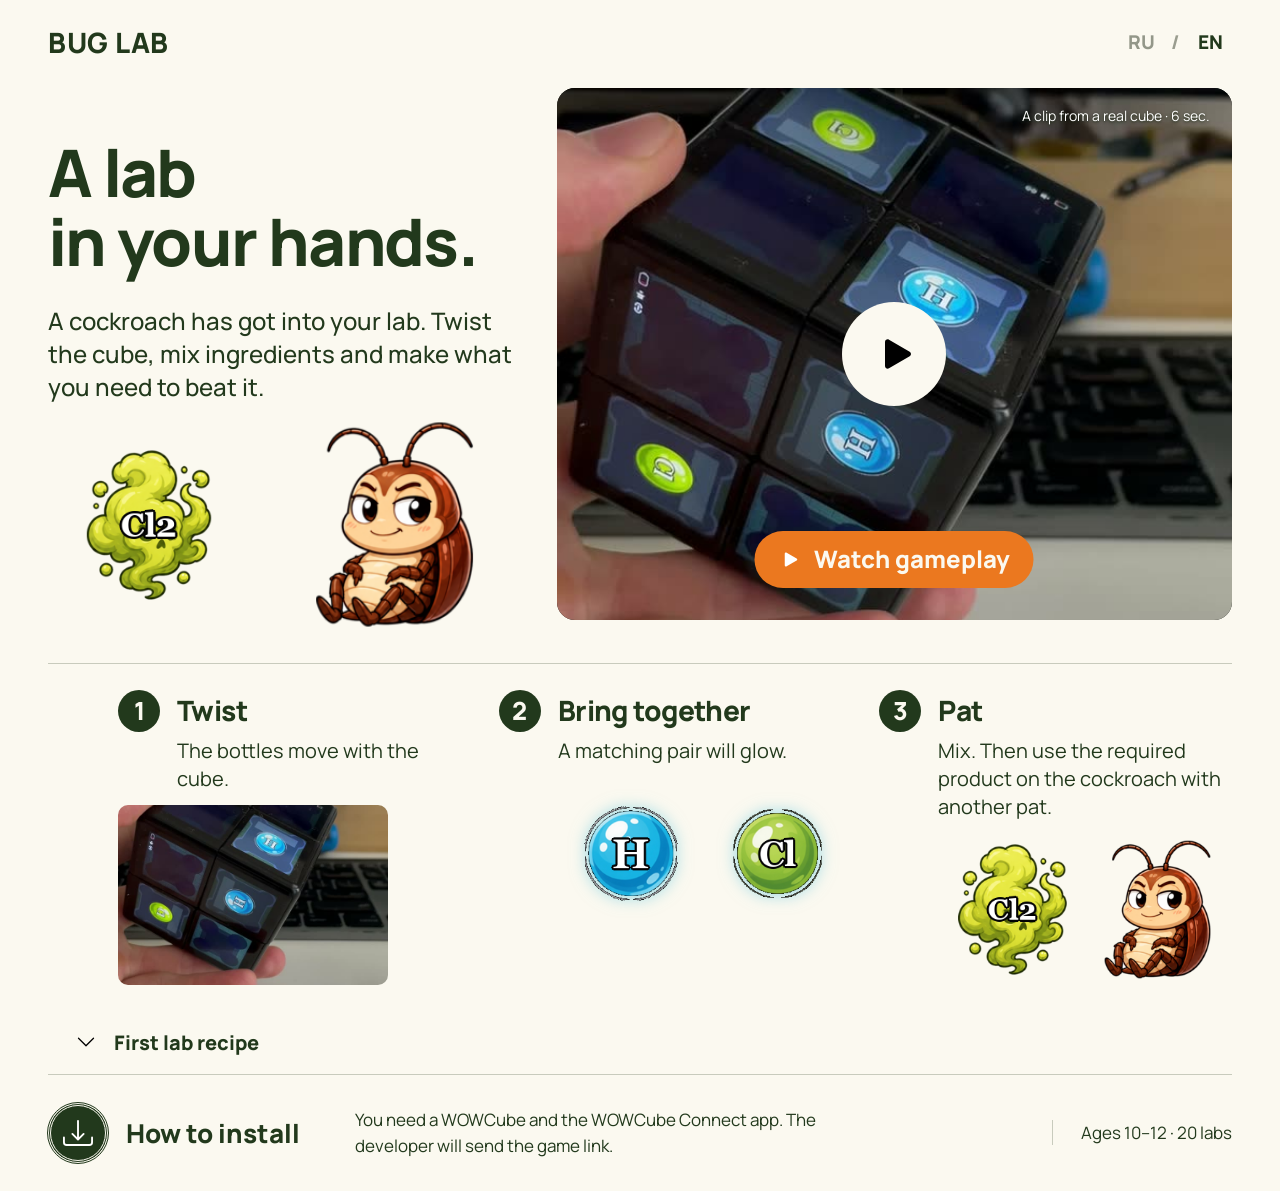
==== commit cf07bc74: "feat: English by default, Russian stays one tap away Visitors without a saved choice now see EN; ?la" ====
--- a/site/index.html
+++ b/site/index.html
@@ -1,9 +1,9 @@
 <!DOCTYPE html>
-<html lang="ru" data-lang="ru">
+<html lang="en" data-lang="en">
 <head>
   <meta charset="utf-8">
   <meta name="viewport" content="width=device-width, initial-scale=1">
-  <meta name="description" content="Bug Lab: лаборатория у тебя в руках. Крути WOWCube, смешивай вещества и победи таракана. Головоломка для детей 10–12 лет.">
+  <meta name="description" content="Bug Lab: a lab in your hands. Twist the WOWCube, mix ingredients and beat the cockroach. A puzzle game for ages 10–12.">
   <meta name="theme-color" content="#fbf9f0">
   <title>Bug Lab | WOWCube</title>
   <link rel="icon" href="assets/sprites/bug.png" type="image/png">
@@ -18,9 +18,9 @@
     <header class="header">
       <a class="wordmark" href="#main">BUG LAB</a>
       <div class="languages" role="group" aria-label="Language">
-        <button type="button" data-set-lang="ru" aria-pressed="true">RU</button>
+        <button type="button" data-set-lang="ru" aria-pressed="false">RU</button>
         <span aria-hidden="true">/</span>
-        <button type="button" data-set-lang="en" aria-pressed="false">EN</button>
+        <button type="button" data-set-lang="en" aria-pressed="true">EN</button>
       </div>
     </header>
 
@@ -37,11 +37,11 @@
 
         <div class="hero-video">
           <div class="video-frame">
-            <video id="gameplay-video" controls playsinline preload="metadata" poster="assets/clips/play.jpg" aria-label="Игра на настоящем WOWCube">
+            <video id="gameplay-video" controls playsinline preload="metadata" poster="assets/clips/play.jpg" aria-label="Watch gameplay">
               <source src="assets/clips/play.mp4" type="video/mp4">
               <span class="ru">Браузер не поддерживает видео.</span><span class="en">Your browser does not support video.</span>
             </video>
-            <button type="button" id="watch-video" class="watch-video" aria-controls="gameplay-video" aria-label="Смотреть игру">
+            <button type="button" id="watch-video" class="watch-video" aria-controls="gameplay-video" aria-label="Watch gameplay">
               <span class="play-disc" aria-hidden="true"><img src="assets/icons/play-fill.svg" alt="" width="52" height="52"></span>
               <span class="play-label"><img src="assets/icons/play-fill.svg" alt="" width="25" height="25" aria-hidden="true"><span class="ru">Смотреть игру</span><span class="en">Watch gameplay</span></span>
             </button>
